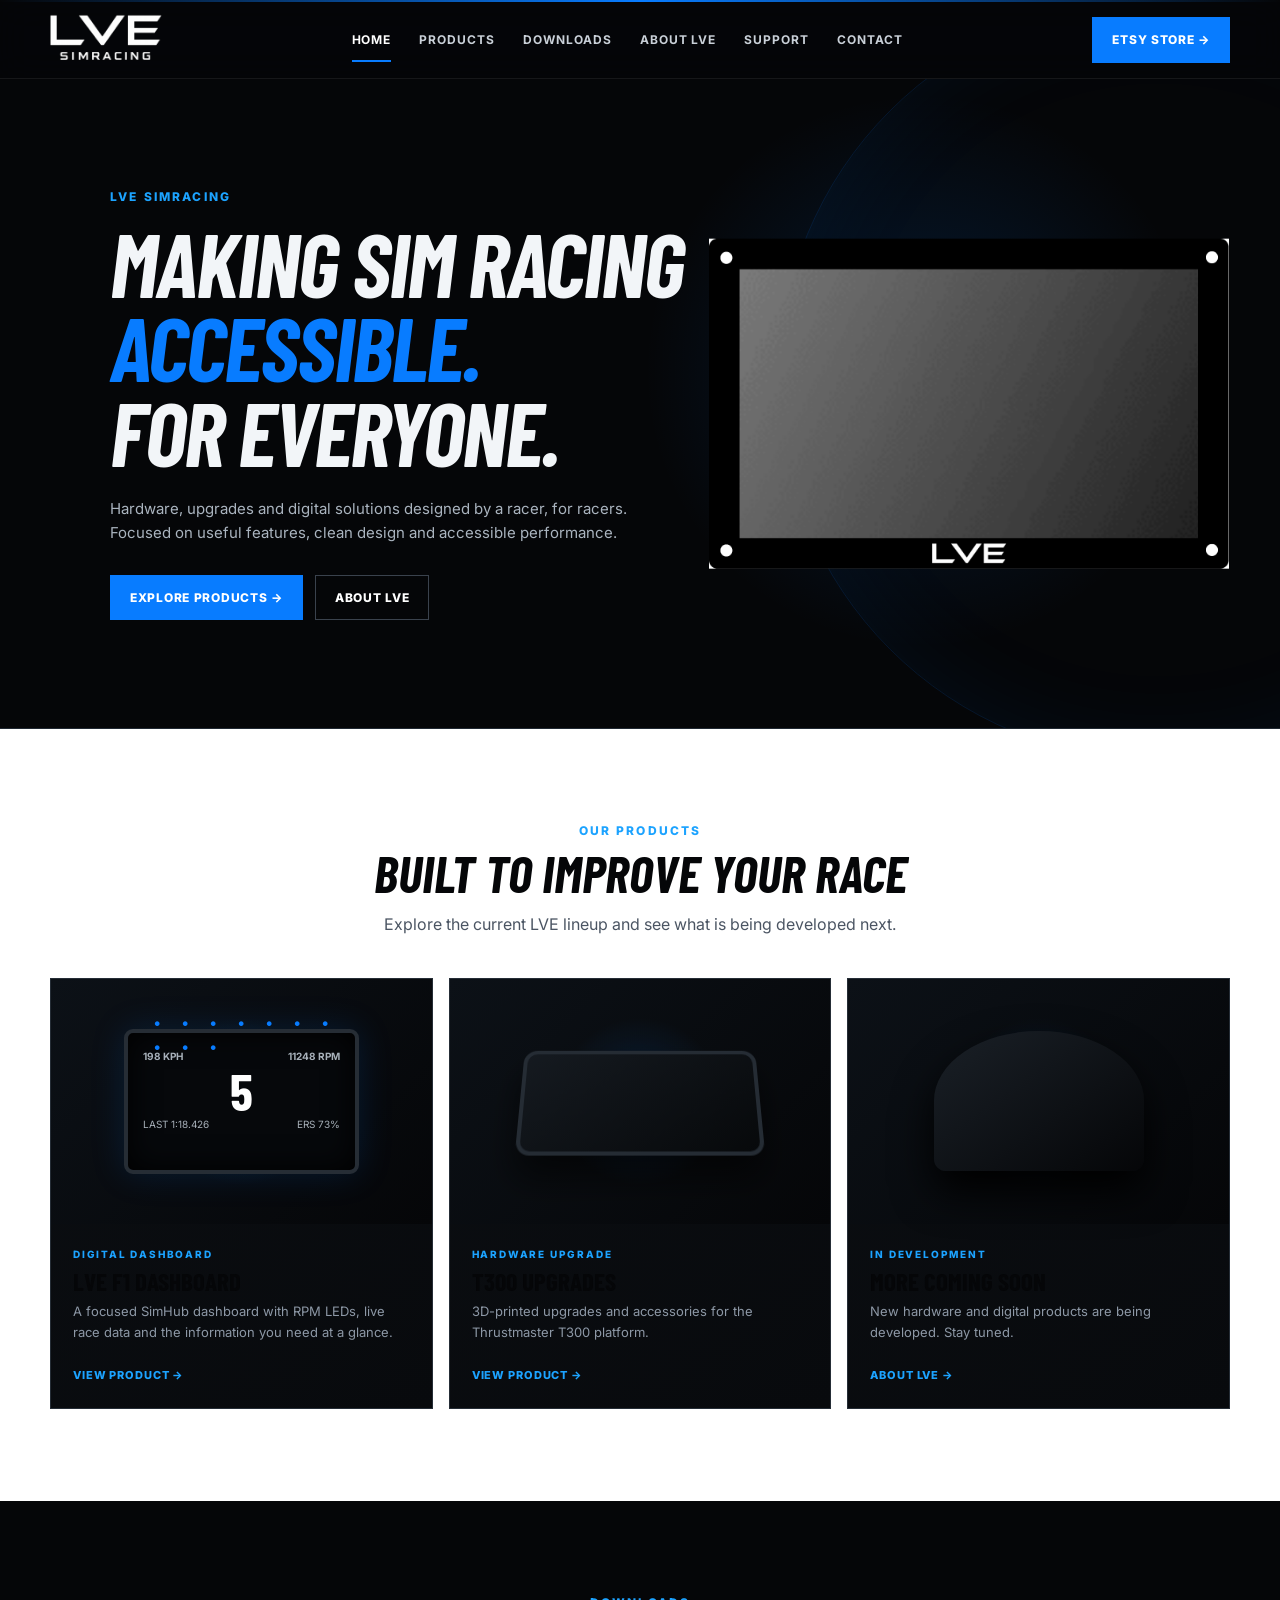
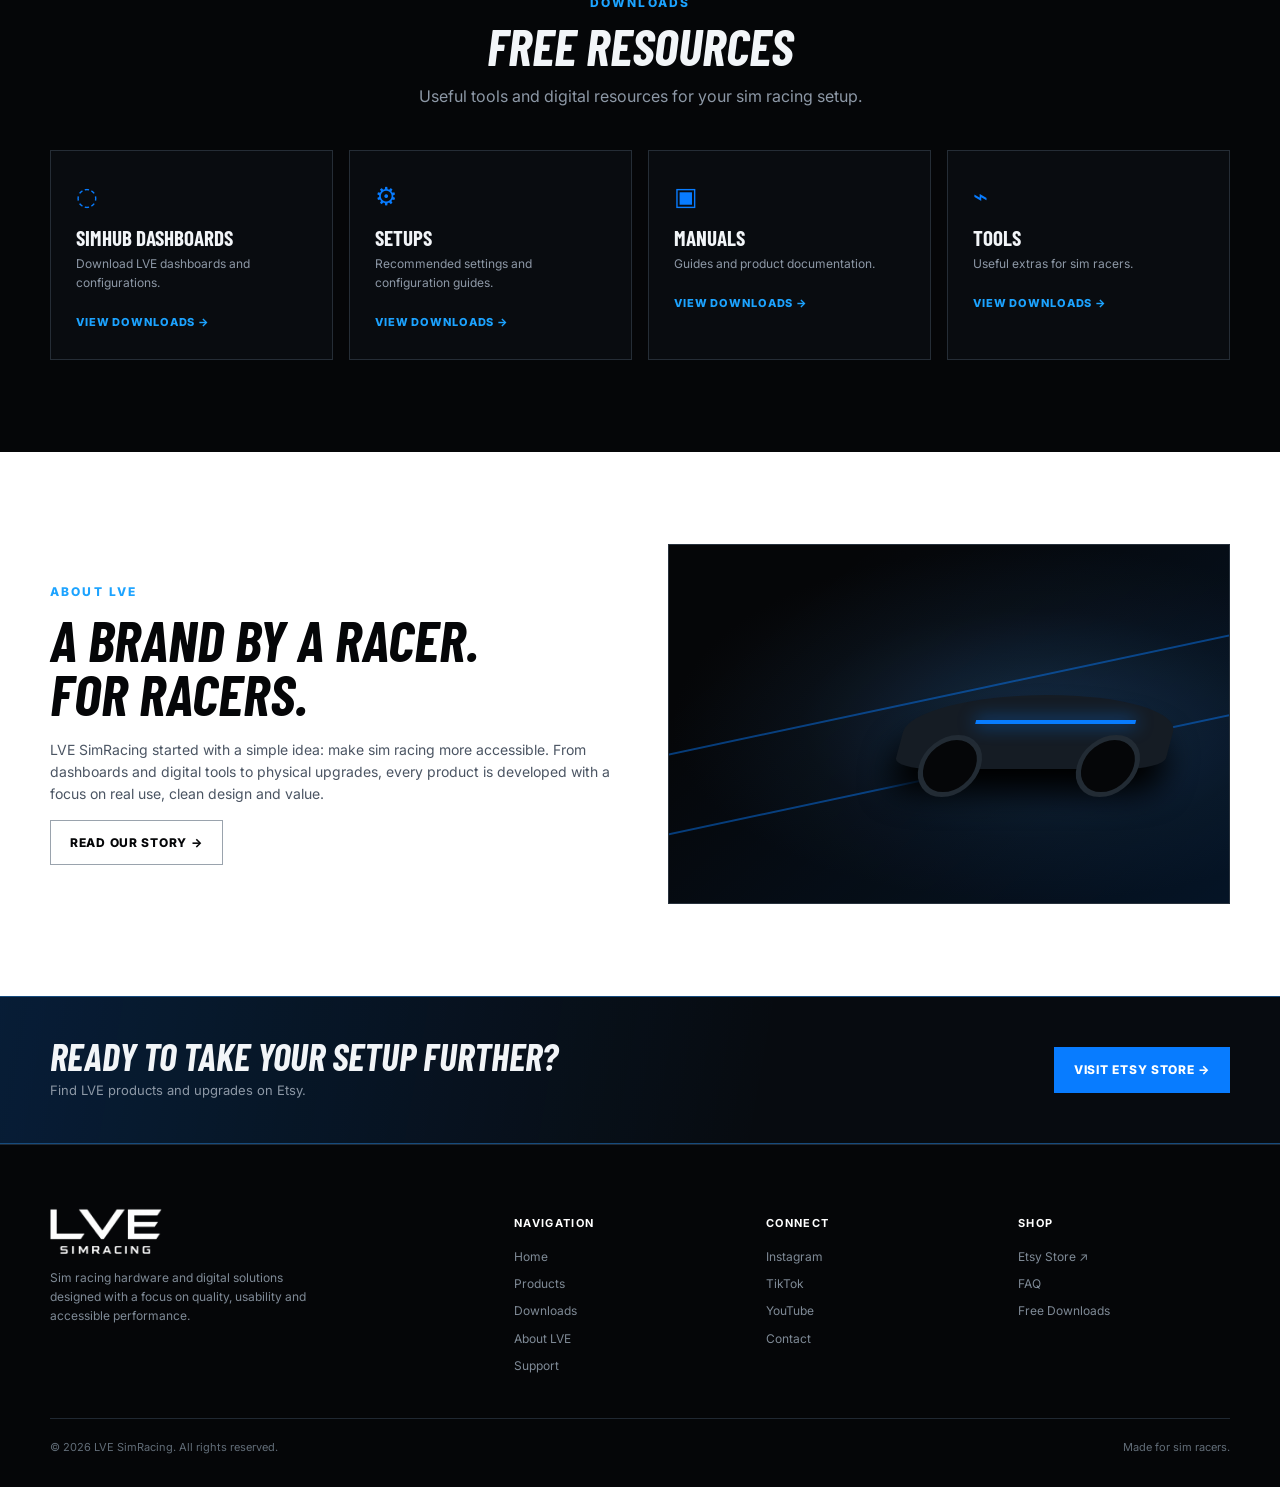
==== index.html @ 285fc181 "Add files via upload" ====
<!doctype html>
<html lang="en">
<head>
<meta charset="utf-8"><meta name="viewport" content="width=device-width,initial-scale=1">
<title>Home | LVE SimRacing</title>
<meta name="description" content="LVE SimRacing — sim racing hardware and digital solutions.">
<link rel="stylesheet" href="css/style.css">
</head>
<body>
<div class="topline"></div>
<header class="nav">
 <div class="container nav-inner">
    <a class="logo" href="index.html"><img src="assets/logo.png" alt="LVE SimRacing"></a>
  <nav class="nav-links"><a class="active" href="index.html">Home</a><a class="" href="products.html">Products</a><a class="" href="downloads.html">Downloads</a><a class="" href="about.html">About LVE</a><a class="" href="support.html">Support</a><a class="" href="contact.html">Contact</a></nav>
  <a class="btn" href="https://www.etsy.com/" target="_blank" rel="noopener">Etsy Store →</a>
  <button class="menu" aria-label="Open menu">☰</button>
 </div>
</header>

<main>
<section class="hero">
 <div class="container hero-content">
  <div class="eyebrow">LVE SIMRACING</div>
  <h1>Making Sim Racing<br><span>Accessible.</span><br>For Everyone.</h1>
  <p>Hardware, upgrades and digital solutions designed by a racer, for racers. Focused on useful features, clean design and accessible performance.</p>
  <div class="hero-actions"><a class="btn" href="products.html">Explore Products →</a><a class="btn secondary" href="about.html">About LVE</a></div>
 </div>
   <div class="hero-product"><img src="assets/lve%20dash%20one.png" alt="LVE Dash One racing dashboard"></div>
</section>
<section class="section products-section">
 <div class="container">
  <div class="section-head"><div class="eyebrow">Our Products</div><h2>Built to Improve Your Race</h2><p>Explore the current LVE lineup and see what is being developed next.</p></div>
  <div class="grid products">
   <article class="card"><div class="product-art"><div class="dashboard"><div class="dash-row"><b>198 KPH</b><b>11248 RPM</b></div><div class="dash-gear">5</div><div class="dash-row"><span>LAST 1:18.426</span><span>ERS 73%</span></div></div></div><div class="card-body"><div class="eyebrow">Digital Dashboard</div><h3>LVE F1 Dashboard</h3><p>A focused SimHub dashboard with RPM LEDs, live race data and the information you need at a glance.</p><a class="link" href="products/f1-dashboard.html">View Product →</a></div></article>
  <article class="card"><div class="product-art"><div class="mod"></div></div><div class="card-body"><div class="eyebrow">Hardware Upgrade</div><h3>T300 Upgrades</h3><p>3D-printed upgrades and accessories for the Thrustmaster T300 platform.</p><a class="link" href="products/t300-upgrades.html">View Product →</a></div></article>
   <article class="card"><div class="product-art"><div class="cover"></div></div><div class="card-body"><div class="eyebrow">In Development</div><h3>More Coming Soon</h3><p>New hardware and digital products are being developed. Stay tuned.</p><a class="link" href="about.html">About LVE →</a></div></article>
  </div>
 </div>
</section>

<section class="section">
 <div class="container"><div class="section-head"><div class="eyebrow">Downloads</div><h2>Free Resources</h2><p>Useful tools and digital resources for your sim racing setup.</p></div>
 <div class="grid resources">
  <div class="resource"><div class="icon">◌</div><h3>SimHub Dashboards</h3><p>Download LVE dashboards and configurations.</p><a class="link" href="downloads.html">View Downloads →</a></div>
  <div class="resource"><div class="icon">⚙</div><h3>Setups</h3><p>Recommended settings and configuration guides.</p><a class="link" href="downloads.html">View Downloads →</a></div>
  <div class="resource"><div class="icon">▣</div><h3>Manuals</h3><p>Guides and product documentation.</p><a class="link" href="downloads.html">View Downloads →</a></div>
  <div class="resource"><div class="icon">⌁</div><h3>Tools</h3><p>Useful extras for sim racers.</p><a class="link" href="downloads.html">View Downloads →</a></div>
 </div></div>
</section>

<section class="section about-section" style="padding-top:92px">
 <div class="container about">
  <div><div class="eyebrow">About LVE</div><h2>A Brand by a Racer.<br>For Racers.</h2><p>LVE SimRacing started with a simple idea: make sim racing more accessible. From dashboards and digital tools to physical upgrades, every product is developed with a focus on real use, clean design and value.</p><a class="btn secondary" href="about.html">Read Our Story →</a></div>
  <div class="about-visual"><div class="track-line"></div><div class="car"><span></span></div></div>
 </div>
</section>

<section class="cta"><div class="container cta-inner"><div><h2>Ready to Take Your Setup Further?</h2><p>Find LVE products and upgrades on Etsy.</p></div><a class="btn" href="https://www.etsy.com/" target="_blank" rel="noopener">Visit Etsy Store →</a></div></section>
</main>

<footer class="footer">
 <div class="container">
  <div class="footer-grid">
    <div><a class="logo" href="index.html"><img src="assets/logo.png" alt="LVE SimRacing"></a>
    <p class="brandtext">Sim racing hardware and digital solutions designed with a focus on quality, usability and accessible performance.</p>
   </div>
   <div><h4>Navigation</h4><a href="index.html">Home</a><a href="products.html">Products</a><a href="downloads.html">Downloads</a><a href="about.html">About LVE</a><a href="support.html">Support</a></div>
  <div><h4>Connect</h4><a href="#">Instagram</a><a href="https://www.tiktok.com/@lve.simracing" target="_blank" rel="noopener">TikTok</a><a href="#">YouTube</a><a href="contact.html">Contact</a></div>
   <div><h4>Shop</h4><a href="https://www.etsy.com/" target="_blank" rel="noopener">Etsy Store ↗</a><a href="support.html">FAQ</a><a href="downloads.html">Free Downloads</a></div>
  </div>
  <div class="copy"><span>© <span data-year></span> LVE SimRacing. All rights reserved.</span><span>Made for sim racers.</span></div>
 </div>
</footer>
<script src="js/script.js"></script>
</body></html>
---- css/style.css ----
@import url('https://fonts.googleapis.com/css2?family=Barlow+Condensed:ital,wght@400;500;600;700;800&family=Inter:wght@400;500;600;700&display=swap');

:root{
  --bg:#050608;
  --panel:#0b0e12;
  --panel2:#10141a;
  --line:#202832;
  --text:#f2f5f8;
  --muted:#8d98a6;
  --blue:#087cff;
  --blue2:#1ca3ff;
  --max:1180px;
}
*{box-sizing:border-box}
html{scroll-behavior:smooth}
body{margin:0;background:var(--bg);color:var(--text);font-family:Inter,Arial,sans-serif;line-height:1.6}
a{color:inherit;text-decoration:none}
button,a{ -webkit-tap-highlight-color:transparent}
.container{width:min(var(--max),calc(100% - 40px));margin:auto}
.topline{height:2px;background:linear-gradient(90deg,transparent,var(--blue),transparent)}
.nav{position:sticky;top:0;z-index:20;background:rgba(5,6,8,.88);backdrop-filter:blur(16px);border-bottom:1px solid rgba(255,255,255,.07)}
.nav-inner{height:76px;display:flex;align-items:center;justify-content:space-between;gap:28px}
.logo{display:flex;align-items:center;gap:10px}
.logo img{display:block;width:112px;height:auto;max-height:54px;object-fit:contain}
.logo span{color:var(--blue)}
.logo small{display:block;font-family:Inter;font-size:9px;letter-spacing:2.5px;color:var(--blue);font-style:normal;margin-top:-7px}
.logo-mark{line-height:.72}
.nav-links{display:flex;gap:28px;align-items:center}
.nav-links a{font-size:12px;font-weight:700;letter-spacing:.08em;text-transform:uppercase;color:#c9d0d8;position:relative}
.nav-links a:hover,.nav-links a.active{color:#fff}
.nav-links a.active:after{content:"";position:absolute;height:2px;background:var(--blue);left:0;right:0;bottom:-12px}
.btn{display:inline-flex;align-items:center;justify-content:center;gap:12px;border:1px solid var(--blue);padding:12px 19px;font-size:12px;font-weight:800;letter-spacing:.06em;text-transform:uppercase;background:var(--blue);color:#fff;transition:.2s}
.btn:hover{transform:translateY(-2px);box-shadow:0 8px 30px rgba(8,124,255,.25)}
.btn.secondary{background:transparent;border-color:#3a424d}
.btn.secondary:hover{border-color:var(--blue);background:rgba(8,124,255,.08)}
.menu{display:none;background:none;border:0;color:#fff;font-size:26px}

.hero{min-height:650px;display:flex;align-items:center;position:relative;overflow:hidden;border-bottom:1px solid var(--line)}
.hero:before{content:"";position:absolute;inset:0;background:
radial-gradient(circle at 72% 45%,rgba(8,124,255,.17),transparent 28%),
linear-gradient(90deg,#050608 0%,rgba(5,6,8,.93) 37%,rgba(5,6,8,.38) 72%,#050608 100%);
}
.hero:after{content:"";position:absolute;width:760px;height:760px;right:-260px;top:-80px;border-radius:50%;border:1px solid rgba(8,124,255,.14);box-shadow:0 0 100px rgba(8,124,255,.08) inset}
.hero-content{position:relative;z-index:2;left:-220px;padding:90px 0;width:50%;max-width:620px;margin-right:auto;text-align:left}
.hero-product{position:absolute;z-index:2;right:4%;top:50%;width:42%;max-width:520px;transform:translateY(-50%)}
.hero-product img{display:block;width:100%;height:auto}
.eyebrow{font-size:12px;color:var(--blue2);font-weight:800;letter-spacing:.18em;text-transform:uppercase}
h1,h2,h3{font-family:"Barlow Condensed",sans-serif;text-transform:uppercase;line-height:.94;margin:0}
h1{font-size:clamp(58px,7vw,100px);font-style:italic;letter-spacing:-2px;margin:14px 0 24px}
h1 span{color:var(--blue)}
.hero p{color:#aab4bf;max-width:550px;font-size:15px}
.hero-actions{display:flex;gap:12px;margin-top:30px;flex-wrap:wrap}
.grid{display:grid;gap:16px}
.values-section{background:#fff;color:#050608}
.values{grid-template-columns:repeat(4,1fr);border-bottom:1px solid var(--line)}
.value{padding:28px 22px;border-right:1px solid var(--line)}
.value:last-child{border:0}
.value .icon{color:var(--blue);font-size:24px;margin-bottom:10px}
.value h3{font-size:18px;margin-bottom:7px}
.value p{font-size:12px;color:#4b5563;margin:0}

.section{padding:92px 0}
.products-section{background:#fff;color:#050608}
.section-head{text-align:center;margin-bottom:40px}
.section-head h2{font-size:52px;font-style:italic;margin-top:8px}
.section-head p{color:var(--muted);max-width:600px;margin:15px auto 0}
.products-section .section-head p{color:#4b5563}
.products{grid-template-columns:repeat(3,1fr)}
.card{background:linear-gradient(145deg,#0b0e12,#080a0d);border:1px solid #252d36;overflow:hidden;transition:.25s}
.card:hover{transform:translateY(-5px);border-color:#315a83}
.product-art{height:245px;display:grid;place-items:center;background:
radial-gradient(circle at 50% 50%,rgba(8,124,255,.18),transparent 37%),
linear-gradient(135deg,#0c1117,#050608)}
.product-image{display:block;width:100%;height:100%;padding:22px;object-fit:contain}
.dashboard{width:235px;height:145px;border:4px solid #262d35;border-radius:9px;background:#06080b;box-shadow:0 0 35px rgba(8,124,255,.15),inset 0 0 30px #000;position:relative;padding:15px}
.dashboard:before{content:"• • • • • • • • • •";position:absolute;top:-22px;left:25px;color:var(--blue);font-size:15px;letter-spacing:8px}
.dash-row{display:flex;justify-content:space-between;font-size:10px;color:#a8b1ba}
.dash-gear{text-align:center;font:700 52px/1 "Barlow Condensed";color:#fff}
.mod{width:240px;height:110px;transform:perspective(400px) rotateX(18deg);border:4px solid #252c34;border-radius:14px;background:linear-gradient(145deg,#151a20,#07090b);box-shadow:0 22px 35px rgba(0,0,0,.6)}
.cover{width:210px;height:140px;border-radius:50% 50% 12px 12px;background:linear-gradient(145deg,#1a2027,#050608);box-shadow:0 20px 40px #000}
.card-body{padding:22px}
.card-body .eyebrow{font-size:10px}
.card-body h3{font-size:25px;margin:8px 0}
.card-body p{color:var(--muted);font-size:13px;margin:0 0 18px}
.link{font-size:11px;color:var(--blue2);font-weight:800;text-transform:uppercase;letter-spacing:.08em}

.about{display:grid;grid-template-columns:1fr 1fr;gap:55px;align-items:center}
.about h2{font-size:58px;font-style:italic;margin:10px 0 18px}
.about p{color:var(--muted);font-size:14px}
.about-section{background:#fff;color:#050608}
.about-section p{color:#4b5563}
.about-section .btn.secondary{border-color:#9aa3ad;color:#050608}
.about-section .btn.secondary:hover{border-color:var(--blue);color:#050608}
.about-visual{min-height:360px;border:1px solid #27313c;position:relative;overflow:hidden;background:
linear-gradient(140deg,transparent 20%,rgba(8,124,255,.12)),
radial-gradient(ellipse at 65% 50%,#16283b 0,#090d12 45%,#050608 70%)}
.track-line{position:absolute;width:140%;height:80px;border:2px solid var(--blue);border-left:0;border-right:0;transform:rotate(-12deg);top:42%;left:-20%;opacity:.45}
.car{position:absolute;right:10%;top:42%;width:270px;height:74px;border-radius:50% 50% 15% 15%;background:#151c24;box-shadow:0 25px 30px #000;transform:skew(-15deg)}
.car:before,.car:after{content:"";position:absolute;width:52px;height:52px;border-radius:50%;background:#050608;border:5px solid #222b34;bottom:-28px}
.car:before{left:25px}.car:after{right:25px}
.car span{position:absolute;left:70px;right:40px;top:25px;height:4px;background:var(--blue);box-shadow:0 0 18px var(--blue)}

.resources{grid-template-columns:repeat(4,1fr)}
.resource{padding:25px;border:1px solid #252d36;background:#090c10}
.resource h3{font-size:21px;margin:12px 0 6px}
.resource p{color:var(--muted);font-size:12px;margin:0 0 16px}
.resource .icon{font-size:25px;color:var(--blue)}

.cta{border-top:1px solid #164b7d;border-bottom:1px solid #164b7d;background:
linear-gradient(100deg,rgba(8,124,255,.16),transparent 60%),#070b10;padding:42px 0}
.cta-inner{display:flex;align-items:center;justify-content:space-between;gap:25px}
.cta h2{font-size:38px;font-style:italic}.cta p{color:var(--muted);margin:6px 0 0;font-size:13px}

.footer{padding:55px 0 30px;border-top:1px solid var(--line)}
.footer-grid{display:grid;grid-template-columns:2fr 1fr 1fr 1fr;gap:40px}
.footer h4{font-size:11px;text-transform:uppercase;letter-spacing:.12em;color:#fff}
.footer a,.footer p{display:block;color:#7f8a96;font-size:12px;margin:8px 0}
.footer .brandtext{color:#7f8a96;max-width:260px;font-size:12px}
.copy{border-top:1px solid var(--line);margin-top:35px;padding-top:20px;color:#626d78;font-size:11px;display:flex;justify-content:space-between}

.page-hero{padding:100px 0 70px;border-bottom:1px solid var(--line);background:radial-gradient(circle at 80% 30%,rgba(8,124,255,.13),transparent 30%)}
.page-hero h1{font-size:76px;margin:10px 0}
.page-hero p{color:var(--muted);max-width:650px}
.product-detail{display:grid;grid-template-columns:1.05fr .95fr;gap:60px;align-items:center}
.detail-art{min-height:450px;border:1px solid #27313c;background:radial-gradient(circle,rgba(8,124,255,.18),transparent 40%),#080b0f;display:grid;place-items:center}
.detail-art .dashboard{transform:scale(1.35)}
.specs{display:grid;grid-template-columns:1fr 1fr;border:1px solid var(--line);margin:25px 0}
.spec{padding:16px;border-right:1px solid var(--line);border-bottom:1px solid var(--line)}
.spec:nth-child(even){border-right:0}.spec b{display:block;font-size:11px;color:#687480;text-transform:uppercase}.spec span{font-size:13px}

.faq{max-width:850px;margin:auto}.faq details{border-bottom:1px solid var(--line);padding:20px 0}.faq summary{cursor:pointer;font-weight:700}.faq p{color:var(--muted);font-size:13px}

.contact-layout{display:grid;grid-template-columns:.8fr 1.2fr;gap:80px;align-items:start}
.contact-intro h2{font-size:58px;font-style:italic;margin:10px 0 18px}
.contact-intro>p{color:var(--muted);font-size:14px;max-width:430px}
.contact-note{display:grid;gap:6px;margin-top:28px;padding-top:20px;border-top:1px solid var(--line);max-width:430px;color:var(--muted);font-size:13px}
.contact-note b{color:var(--text);font-size:11px;letter-spacing:.12em;text-transform:uppercase;margin-bottom:5px}
.contact-form{display:grid;gap:20px;padding:30px;border:1px solid #27313c;background:linear-gradient(145deg,#0b0e12,#080a0d)}
.form-row{display:grid;gap:7px}
.form-row label{font-size:11px;font-weight:800;letter-spacing:.1em;text-transform:uppercase}
.form-row label span{font-weight:400;letter-spacing:0;color:var(--muted);text-transform:none}
.form-row input,.form-row textarea{width:100%;border:1px solid #303a45;background:#06080b;color:var(--text);font:inherit;font-size:14px;padding:12px 13px;border-radius:0;outline:none}
.form-row textarea{resize:vertical;min-height:150px}
.form-row input:focus,.form-row textarea:focus{border-color:var(--blue);box-shadow:0 0 0 2px rgba(8,124,255,.12)}
.form-honey{position:absolute;left:-9999px}

@media(max-width:900px){
 .nav-links{display:none;position:absolute;top:76px;left:0;right:0;background:#07090c;border-bottom:1px solid var(--line);padding:20px;flex-direction:column;align-items:flex-start}
 .nav-links.open{display:flex}.menu{display:block}.nav .btn{display:none}
 .values,.products,.resources{grid-template-columns:1fr 1fr}
 .about,.product-detail,.contact-layout{grid-template-columns:1fr}
 .footer-grid{grid-template-columns:1fr 1fr}
}
@media(max-width:600px){
 .container{width:min(var(--max),calc(100% - 28px))}
 .hero{min-height:600px;display:block}.hero-content{left:0;padding:70px 0;width:100%;max-width:none}.hero-product{position:relative;right:auto;top:auto;width:100%;max-width:430px;margin:0 auto 45px;transform:none;padding:0 14px}.hero:after{display:none}
 h1{font-size:60px}.page-hero h1{font-size:58px}
 .values,.products,.resources{grid-template-columns:1fr}
 .value{border-right:0;border-bottom:1px solid var(--line)}
 .about h2{font-size:48px}.about-visual{min-height:280px}
 .contact-intro h2{font-size:48px}.contact-layout{gap:40px}.contact-form{padding:20px}
 .cta-inner{align-items:flex-start;flex-direction:column}.cta h2{font-size:31px}
 .footer-grid{grid-template-columns:1fr}
 .copy{display:block}.copy span{display:block;margin-top:8px}
 .detail-art .dashboard{transform:scale(1)}
}
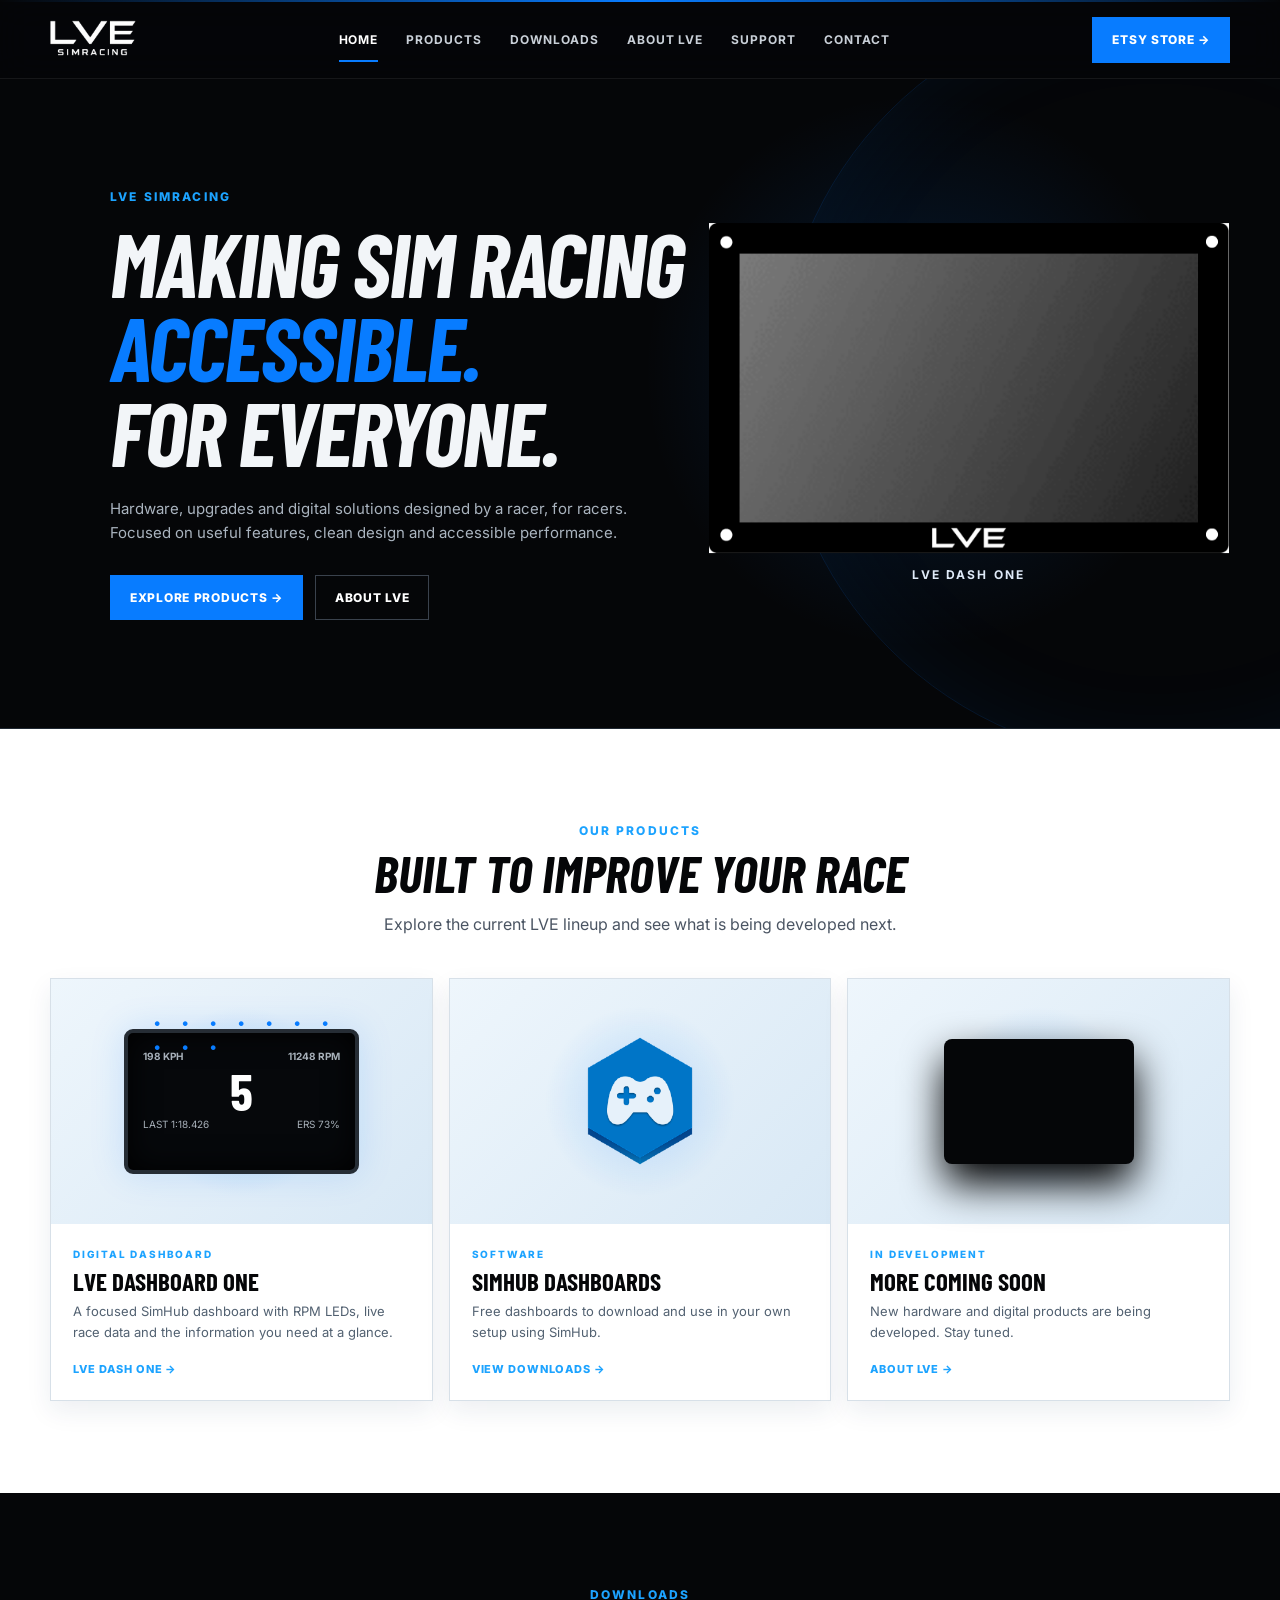
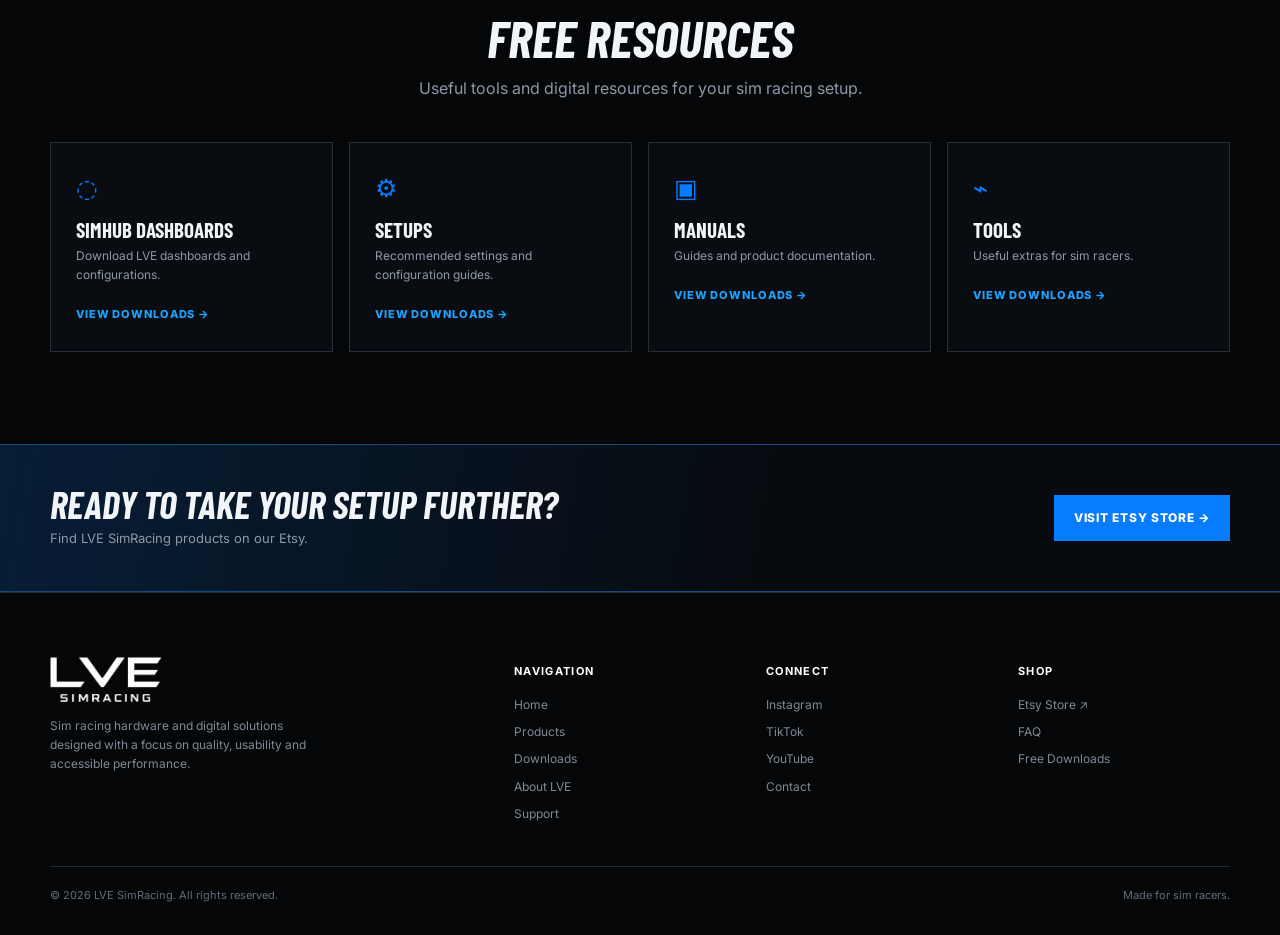
==== commit 22cddfee: "Add files via upload" ====
--- a/index.html
+++ b/index.html
@@ -25,14 +25,19 @@
   <p>Hardware, upgrades and digital solutions designed by a racer, for racers. Focused on useful features, clean design and accessible performance.</p>
   <div class="hero-actions"><a class="btn" href="products.html">Explore Products →</a><a class="btn secondary" href="about.html">About LVE</a></div>
  </div>
-   <div class="hero-product"><img src="assets/lve%20dash%20one.png" alt="LVE Dash One racing dashboard"></div>
+  <div class="hero-product">
+    <a href="products/LVE-Dash-One.html" aria-label="Open LVE Dash One product page">
+      <img src="assets/lve%20dash%20one.png" alt="LVE Dashboard One racing dashboard">
+    </a>
+    <a class="hero-product-label" href="products/LVE-Dash-One.html">LVE Dash One</a>
+  </div>
 </section>
 <section class="section products-section">
  <div class="container">
   <div class="section-head"><div class="eyebrow">Our Products</div><h2>Built to Improve Your Race</h2><p>Explore the current LVE lineup and see what is being developed next.</p></div>
   <div class="grid products">
-   <article class="card"><div class="product-art"><div class="dashboard"><div class="dash-row"><b>198 KPH</b><b>11248 RPM</b></div><div class="dash-gear">5</div><div class="dash-row"><span>LAST 1:18.426</span><span>ERS 73%</span></div></div></div><div class="card-body"><div class="eyebrow">Digital Dashboard</div><h3>LVE F1 Dashboard</h3><p>A focused SimHub dashboard with RPM LEDs, live race data and the information you need at a glance.</p><a class="link" href="products/f1-dashboard.html">View Product →</a></div></article>
-  <article class="card"><div class="product-art"><div class="mod"></div></div><div class="card-body"><div class="eyebrow">Hardware Upgrade</div><h3>T300 Upgrades</h3><p>3D-printed upgrades and accessories for the Thrustmaster T300 platform.</p><a class="link" href="products/t300-upgrades.html">View Product →</a></div></article>
+  <article class="card"><div class="product-art"><div class="dashboard"><div class="dash-row"><b>198 KPH</b><b>11248 RPM</b></div><div class="dash-gear">5</div><div class="dash-row"><span>LAST 1:18.426</span><span>ERS 73%</span></div></div></div><div class="card-body"><div class="eyebrow">Digital Dashboard</div><h3>LVE Dashboard One</h3><p>A focused SimHub dashboard with RPM LEDs, live race data and the information you need at a glance.</p><a class="link" href="products/LVE-Dash-One.html">LVE DASH ONE →</a></div></article>
+  <article class="card"><div class="product-art"><img class="simhub-logo" src="assets/simhub%20logo.png" alt="SimHub logo"></div><div class="card-body"><div class="eyebrow">Software</div><h3>SimHub Dashboards</h3><p>Free dashboards to download and use in your own setup using SimHub.</p><a class="link" href="downloads.html">View Downloads →</a></div></article>
    <article class="card"><div class="product-art"><div class="cover"></div></div><div class="card-body"><div class="eyebrow">In Development</div><h3>More Coming Soon</h3><p>New hardware and digital products are being developed. Stay tuned.</p><a class="link" href="about.html">About LVE →</a></div></article>
   </div>
  </div>
@@ -48,14 +53,7 @@
  </div></div>
 </section>
 
-<section class="section about-section" style="padding-top:92px">
- <div class="container about">
-  <div><div class="eyebrow">About LVE</div><h2>A Brand by a Racer.<br>For Racers.</h2><p>LVE SimRacing started with a simple idea: make sim racing more accessible. From dashboards and digital tools to physical upgrades, every product is developed with a focus on real use, clean design and value.</p><a class="btn secondary" href="about.html">Read Our Story →</a></div>
-  <div class="about-visual"><div class="track-line"></div><div class="car"><span></span></div></div>
- </div>
-</section>
-
-<section class="cta"><div class="container cta-inner"><div><h2>Ready to Take Your Setup Further?</h2><p>Find LVE products and upgrades on Etsy.</p></div><a class="btn" href="https://www.etsy.com/" target="_blank" rel="noopener">Visit Etsy Store →</a></div></section>
+<section class="cta"><div class="container cta-inner"><div><h2>Ready to Take Your Setup Further?</h2><p>Find LVE SimRacing products on our Etsy.</p></div><a class="btn" href="https://www.etsy.com/" target="_blank" rel="noopener">Visit Etsy Store →</a></div></section>
 </main>
 
 <footer class="footer">
--- a/css/style.css
+++ b/css/style.css
@@ -23,6 +23,7 @@
 .nav-inner{height:76px;display:flex;align-items:center;justify-content:space-between;gap:28px}
 .logo{display:flex;align-items:center;gap:10px}
 .logo img{display:block;width:112px;height:auto;max-height:54px;object-fit:contain}
+.nav .logo img{width:86px;max-height:44px}
 .logo span{color:var(--blue)}
 .logo small{display:block;font-family:Inter;font-size:9px;letter-spacing:2.5px;color:var(--blue);font-style:normal;margin-top:-7px}
 .logo-mark{line-height:.72}
@@ -44,7 +45,10 @@
 .hero:after{content:"";position:absolute;width:760px;height:760px;right:-260px;top:-80px;border-radius:50%;border:1px solid rgba(8,124,255,.14);box-shadow:0 0 100px rgba(8,124,255,.08) inset}
 .hero-content{position:relative;z-index:2;left:-220px;padding:90px 0;width:50%;max-width:620px;margin-right:auto;text-align:left}
 .hero-product{position:absolute;z-index:2;right:4%;top:50%;width:42%;max-width:520px;transform:translateY(-50%)}
+.hero-product a{display:block}
 .hero-product img{display:block;width:100%;height:auto}
+.hero-product-label{display:block;margin-top:12px;text-align:center;font-size:12px;letter-spacing:.18em;text-transform:uppercase;color:#dfeaf8;font-weight:700}
+.hero-product-label:hover{color:var(--blue2)}
 .eyebrow{font-size:12px;color:var(--blue2);font-weight:800;letter-spacing:.18em;text-transform:uppercase}
 h1,h2,h3{font-family:"Barlow Condensed",sans-serif;text-transform:uppercase;line-height:.94;margin:0}
 h1{font-size:clamp(58px,7vw,100px);font-style:italic;letter-spacing:-2px;margin:14px 0 24px}
@@ -83,18 +87,37 @@
 .card-body .eyebrow{font-size:10px}
 .card-body h3{font-size:25px;margin:8px 0}
 .card-body p{color:var(--muted);font-size:13px;margin:0 0 18px}
+.products-section .card{background:#fff;border-color:#d7e0e8;box-shadow:0 10px 24px rgba(20,54,84,.08)}
+.products-section .card:hover{border-color:#8abcf0;box-shadow:0 14px 30px rgba(20,54,84,.14)}
+.products-section .product-art{background:
+radial-gradient(circle at 50% 50%,rgba(8,124,255,.2),transparent 42%),
+linear-gradient(135deg,#eef6fc,#d8e8f5)}
+.products-section .card:first-child .product-image{width:68%;height:68%;padding:10px}
+.products-section .simhub-logo{display:block;width:140px;height:140px;object-fit:contain}
+.products-section .card:last-child .cover{width:190px;height:125px;border-radius:8px;background:#050608}
+.products-section .card-body p{color:#526171}
+.products-section .btn.secondary{color:#050608;border-color:#9aa3ad}
+.products-section .btn.secondary:hover{color:#050608;border-color:var(--blue)}
+.products-section .card{display:flex;flex-direction:column}
+.products-section .card-body{display:flex;flex:1;flex-direction:column}
+.products-section .card-body .btn{margin-top:auto;align-self:flex-start}
 .link{font-size:11px;color:var(--blue2);font-weight:800;text-transform:uppercase;letter-spacing:.08em}
 
-.about{display:grid;grid-template-columns:1fr 1fr;gap:55px;align-items:center}
+.about{display:grid;grid-template-columns:1fr 1fr;gap:75px;align-items:center}
 .about h2{font-size:58px;font-style:italic;margin:10px 0 18px}
 .about p{color:var(--muted);font-size:14px}
+.about-story-section{background:#fff;color:#050608}
+.about-story-copy{background:#fff;color:#050608}
+.about-story-copy h2,.about-story-copy p,.about-story-copy strong{color:#050608}
+.about-story-copy p{color:#111827}
 .about-section{background:#fff;color:#050608}
 .about-section p{color:#4b5563}
 .about-section .btn.secondary{border-color:#9aa3ad;color:#050608}
 .about-section .btn.secondary:hover{border-color:var(--blue);color:#050608}
-.about-visual{min-height:360px;border:1px solid #27313c;position:relative;overflow:hidden;background:
+.about-visual{height:auto;min-height:0;border:0;position:relative;overflow:hidden;background:
 linear-gradient(140deg,transparent 20%,rgba(8,124,255,.12)),
 radial-gradient(ellipse at 65% 50%,#16283b 0,#090d12 45%,#050608 70%)}
+.about-photo{display:block;width:100%;height:auto;border:0}
 .track-line{position:absolute;width:140%;height:80px;border:2px solid var(--blue);border-left:0;border-right:0;transform:rotate(-12deg);top:42%;left:-20%;opacity:.45}
 .car{position:absolute;right:10%;top:42%;width:270px;height:74px;border-radius:50% 50% 15% 15%;background:#151c24;box-shadow:0 25px 30px #000;transform:skew(-15deg)}
 .car:before,.car:after{content:"";position:absolute;width:52px;height:52px;border-radius:50%;background:#050608;border:5px solid #222b34;bottom:-28px}
@@ -106,11 +129,24 @@
 .resource h3{font-size:21px;margin:12px 0 6px}
 .resource p{color:var(--muted);font-size:12px;margin:0 0 16px}
 .resource .icon{font-size:25px;color:var(--blue)}
+.downloads-section{background:#fff;color:#050608}
+.downloads-section .section-head p{color:#4b5563}
+.downloads-section .resource{border:1px solid #cbd8e4;background:#fff;box-shadow:0 8px 20px rgba(20,54,84,.08)}
+.downloads-section .resource p{color:#526171}
+.downloads-section .resources{grid-template-columns:repeat(2,1fr)}
+.downloads-section .btn.secondary{border-color:var(--blue);background:var(--blue);color:#fff}
+.downloads-section .btn.secondary:hover{border-color:var(--blue);background:#0569d6;color:#fff}
 
 .cta{border-top:1px solid #164b7d;border-bottom:1px solid #164b7d;background:
 linear-gradient(100deg,rgba(8,124,255,.16),transparent 60%),#070b10;padding:42px 0}
 .cta-inner{display:flex;align-items:center;justify-content:space-between;gap:25px}
 .cta h2{font-size:38px;font-style:italic}.cta p{color:var(--muted);margin:6px 0 0;font-size:13px}
+
+.error-page{padding:110px 0 90px;background:radial-gradient(circle at 50% 30%,rgba(8,124,255,.12),transparent 30%)}
+.error-card{max-width:760px;margin:0 auto;text-align:center;padding:52px 28px;border:1px solid #24313d;background:#0b0e12;box-shadow:0 20px 40px rgba(0,0,0,.18)}
+.error-card h1{font-size:clamp(52px,7vw,92px);margin:12px 0 14px;font-style:italic}
+.error-card p{color:#b0bac5;max-width:560px;margin:0 auto;font-size:15px}
+.error-actions{display:flex;justify-content:center;flex-wrap:wrap;gap:12px;margin-top:28px}
 
 .footer{padding:55px 0 30px;border-top:1px solid var(--line)}
 .footer-grid{display:grid;grid-template-columns:2fr 1fr 1fr 1fr;gap:40px}
@@ -119,28 +155,49 @@
 .footer .brandtext{color:#7f8a96;max-width:260px;font-size:12px}
 .copy{border-top:1px solid var(--line);margin-top:35px;padding-top:20px;color:#626d78;font-size:11px;display:flex;justify-content:space-between}
 
-.page-hero{padding:100px 0 70px;border-bottom:1px solid var(--line);background:radial-gradient(circle at 80% 30%,rgba(8,124,255,.13),transparent 30%)}
+.page-hero{padding:100px 0 70px;background:radial-gradient(circle at 80% 30%,rgba(8,124,255,.13),transparent 30%)}
 .page-hero h1{font-size:76px;margin:10px 0}
 .page-hero p{color:var(--muted);max-width:650px}
 .product-detail{display:grid;grid-template-columns:1.05fr .95fr;gap:60px;align-items:center}
 .detail-art{min-height:450px;border:1px solid #27313c;background:radial-gradient(circle,rgba(8,124,255,.18),transparent 40%),#080b0f;display:grid;place-items:center}
 .detail-art .dashboard{transform:scale(1.35)}
+.product-slideshow{position:relative;overflow:hidden}
+.product-slideshow .slide{display:none;width:100%;height:100%;align-items:center;justify-content:center}
+.product-slideshow .slide.active{display:flex}
+.product-slideshow .slide img{display:block;width:78%;height:auto;object-fit:contain}
+.slide-control{position:absolute;top:50%;width:38px;height:38px;border:1px solid rgba(255,255,255,.45);background:rgba(5,6,8,.72);color:#fff;font-size:28px;line-height:1;transform:translateY(-50%);cursor:pointer}
+.slide-control:hover{background:var(--blue);border-color:var(--blue)}
+.slide-control.previous{left:16px}.slide-control.next{right:16px}
+.slide-dots{position:absolute;bottom:16px;left:0;right:0;display:flex;justify-content:center;gap:8px}
+.slide-dots button{width:9px;height:9px;padding:0;border:1px solid #fff;border-radius:50%;background:transparent;cursor:pointer}
+.slide-dots button.active{background:var(--blue);border-color:var(--blue)}
+.f1-detail-section{background:#fff;color:#050608}
+.f1-detail-section .detail-art{border-color:#d7e0e8;background:#eef6fc}
+.f1-page .page-hero{padding:56px 0 42px}
+.f1-page .page-hero h1{font-size:clamp(48px,6vw,60px);margin:8px 0 14px}
+.f1-page .f1-detail-section{padding:54px 0}
+.f1-page .product-detail{gap:42px}
+.f1-page .detail-art{min-height:360px}
+.f1-page .specs{margin:16px 0}
 .specs{display:grid;grid-template-columns:1fr 1fr;border:1px solid var(--line);margin:25px 0}
 .spec{padding:16px;border-right:1px solid var(--line);border-bottom:1px solid var(--line)}
 .spec:nth-child(even){border-right:0}.spec b{display:block;font-size:11px;color:#687480;text-transform:uppercase}.spec span{font-size:13px}
 
 .faq{max-width:850px;margin:auto}.faq details{border-bottom:1px solid var(--line);padding:20px 0}.faq summary{cursor:pointer;font-weight:700}.faq p{color:var(--muted);font-size:13px}
+.support-faq-section{background:#fff;color:#050608}.support-faq-section .faq details{border-color:#d9e0e7}.support-faq-section .faq p{color:#4b5563}
 
 .contact-layout{display:grid;grid-template-columns:.8fr 1.2fr;gap:80px;align-items:start}
-.contact-intro h2{font-size:58px;font-style:italic;margin:10px 0 18px}
-.contact-intro>p{color:var(--muted);font-size:14px;max-width:430px}
-.contact-note{display:grid;gap:6px;margin-top:28px;padding-top:20px;border-top:1px solid var(--line);max-width:430px;color:var(--muted);font-size:13px}
-.contact-note b{color:var(--text);font-size:11px;letter-spacing:.12em;text-transform:uppercase;margin-bottom:5px}
-.contact-form{display:grid;gap:20px;padding:30px;border:1px solid #27313c;background:linear-gradient(145deg,#0b0e12,#080a0d)}
+.contact-intro-section{background:#fff;color:#050608}
+.contact-intro{background:#fff;color:#050608}
+.contact-intro h2{font-size:58px;font-style:italic;margin:10px 0 18px;color:#050608}
+.contact-intro>p{color:#111827;font-size:14px;max-width:430px}
+.contact-note{display:grid;gap:6px;margin-top:28px;padding-top:20px;border-top:1px solid var(--line);max-width:430px;color:#111827;font-size:13px}
+.contact-note b{color:#050608;font-size:11px;letter-spacing:.12em;text-transform:uppercase;margin-bottom:5px}
+.contact-form{display:grid;gap:20px;padding:30px;border:1px solid #dfe7ee;background:#fff;color:#050608;box-shadow:0 8px 24px rgba(10,18,28,.05)}
 .form-row{display:grid;gap:7px}
-.form-row label{font-size:11px;font-weight:800;letter-spacing:.1em;text-transform:uppercase}
-.form-row label span{font-weight:400;letter-spacing:0;color:var(--muted);text-transform:none}
-.form-row input,.form-row textarea{width:100%;border:1px solid #303a45;background:#06080b;color:var(--text);font:inherit;font-size:14px;padding:12px 13px;border-radius:0;outline:none}
+.form-row label{font-size:11px;font-weight:800;letter-spacing:.1em;text-transform:uppercase;color:#050608}
+.form-row label span{font-weight:400;letter-spacing:0;color:#4b5563;text-transform:none}
+.form-row input,.form-row textarea{width:100%;border:1px solid #d0d9e2;background:#fff;color:#050608;font:inherit;font-size:14px;padding:12px 13px;border-radius:0;outline:none}
 .form-row textarea{resize:vertical;min-height:150px}
 .form-row input:focus,.form-row textarea:focus{border-color:var(--blue);box-shadow:0 0 0 2px rgba(8,124,255,.12)}
 .form-honey{position:absolute;left:-9999px}
@@ -156,9 +213,10 @@
  .container{width:min(var(--max),calc(100% - 28px))}
  .hero{min-height:600px;display:block}.hero-content{left:0;padding:70px 0;width:100%;max-width:none}.hero-product{position:relative;right:auto;top:auto;width:100%;max-width:430px;margin:0 auto 45px;transform:none;padding:0 14px}.hero:after{display:none}
  h1{font-size:60px}.page-hero h1{font-size:58px}
+ .f1-page .detail-art{min-height:300px}
  .values,.products,.resources{grid-template-columns:1fr}
  .value{border-right:0;border-bottom:1px solid var(--line)}
- .about h2{font-size:48px}.about-visual{min-height:280px}
+ .about h2{font-size:48px}
  .contact-intro h2{font-size:48px}.contact-layout{gap:40px}.contact-form{padding:20px}
  .cta-inner{align-items:flex-start;flex-direction:column}.cta h2{font-size:31px}
  .footer-grid{grid-template-columns:1fr}
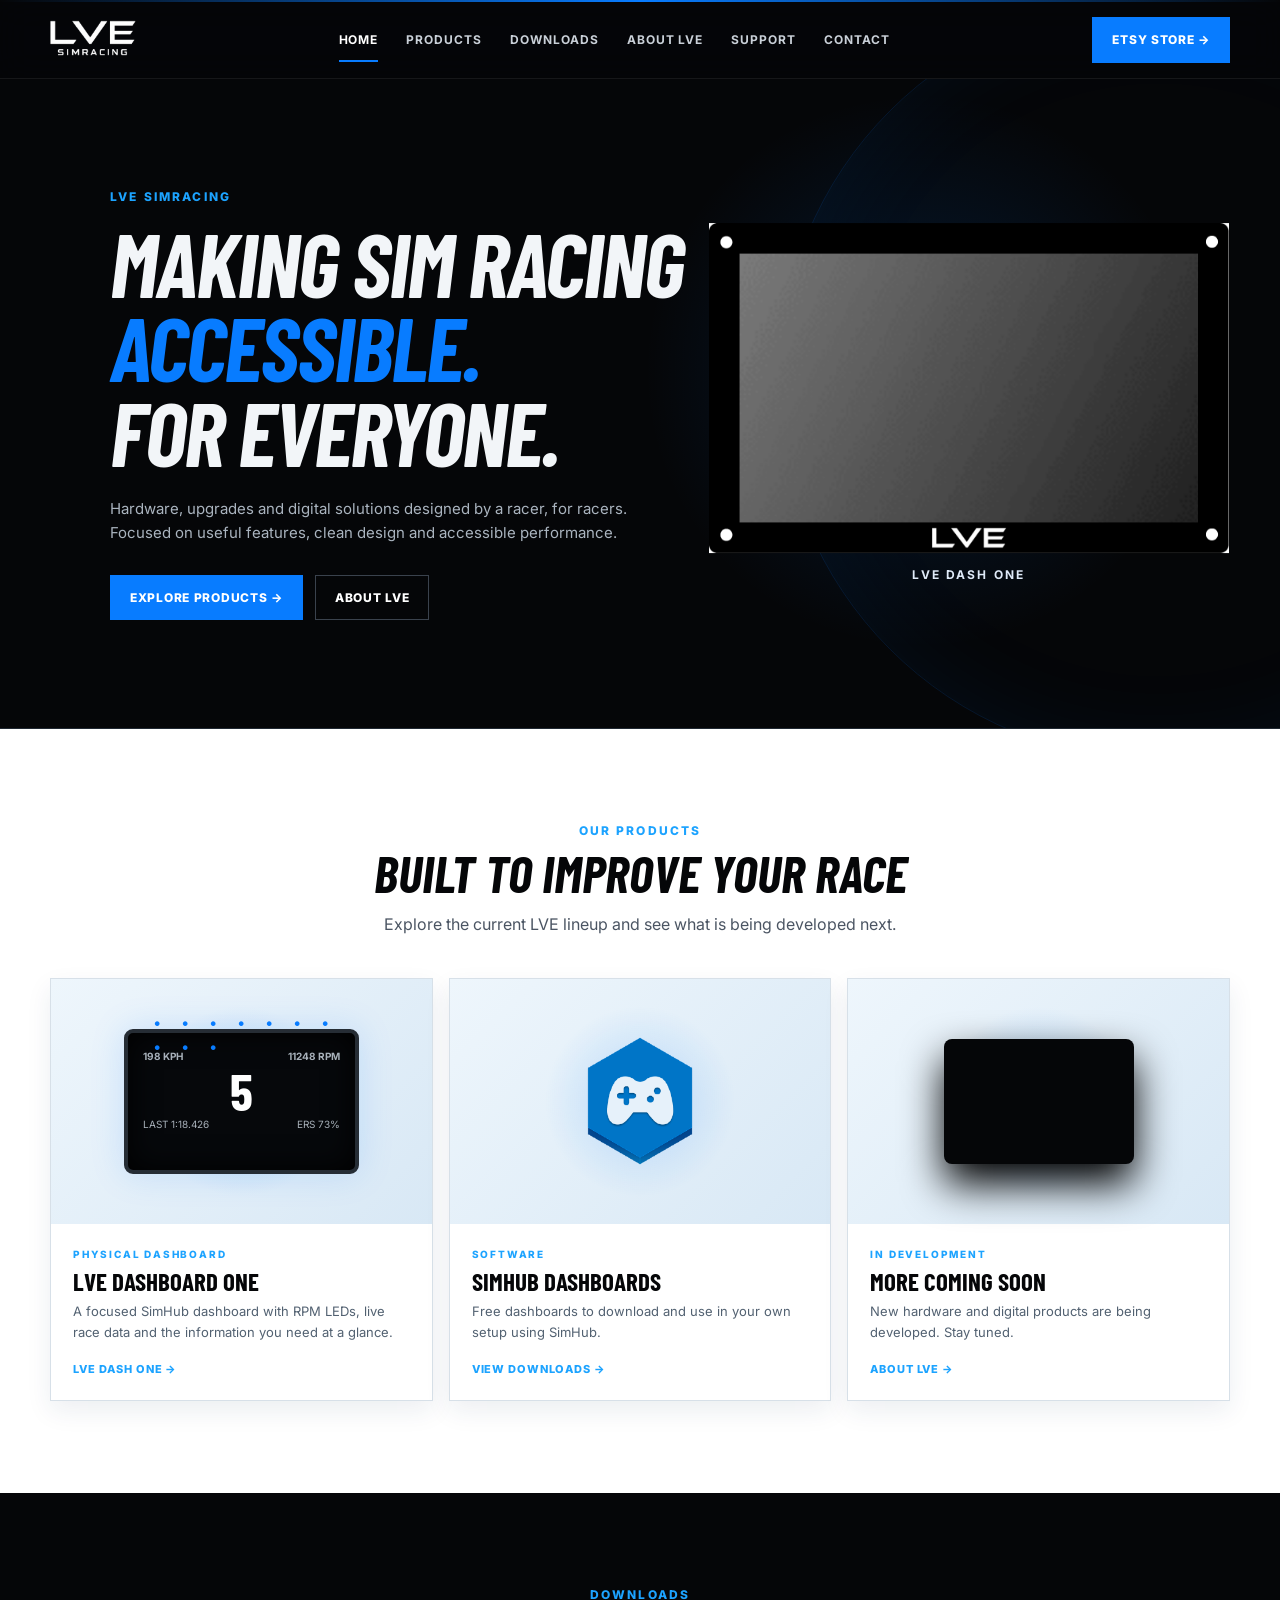
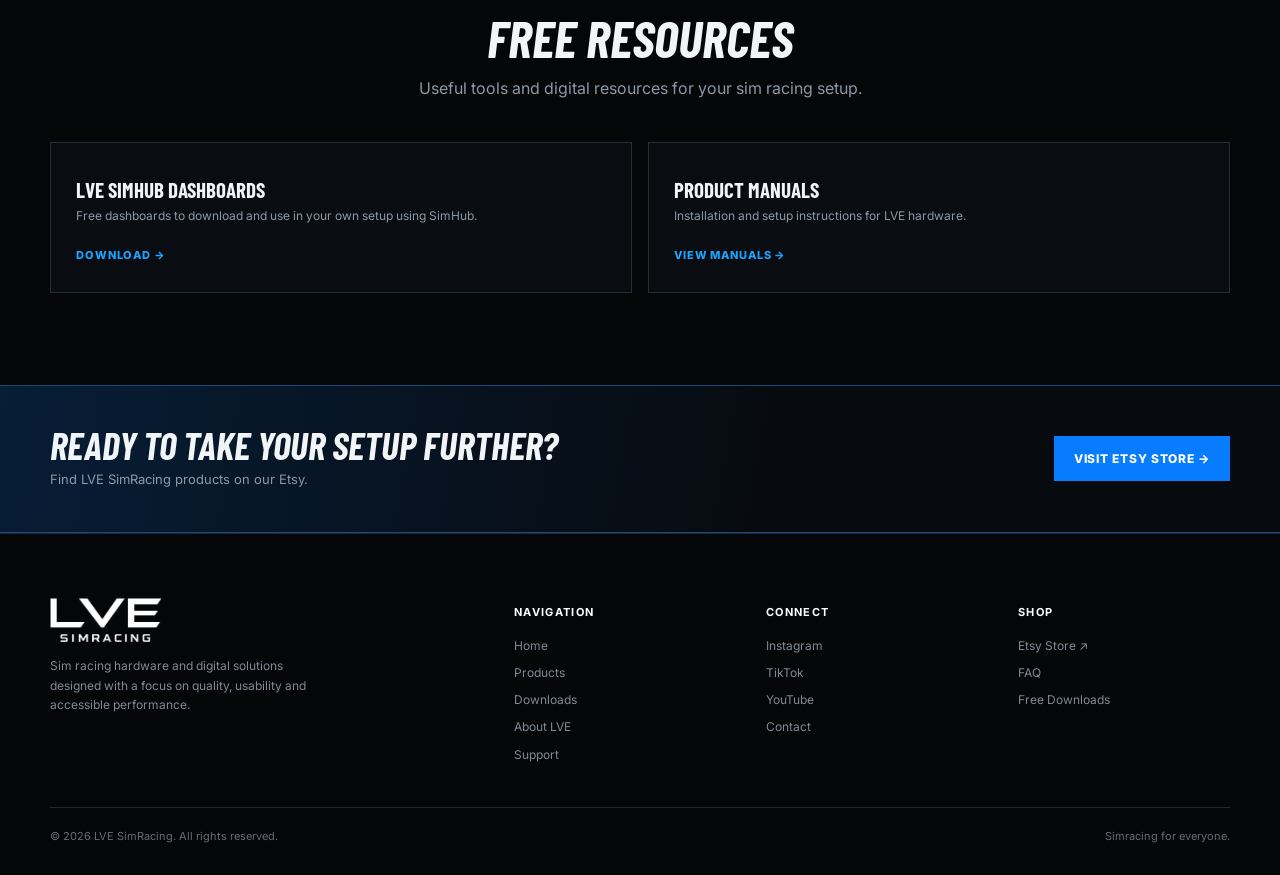
==== commit e15de0ff: "Add files via upload" ====
--- a/index.html
+++ b/index.html
@@ -36,20 +36,18 @@
  <div class="container">
   <div class="section-head"><div class="eyebrow">Our Products</div><h2>Built to Improve Your Race</h2><p>Explore the current LVE lineup and see what is being developed next.</p></div>
   <div class="grid products">
-  <article class="card"><div class="product-art"><div class="dashboard"><div class="dash-row"><b>198 KPH</b><b>11248 RPM</b></div><div class="dash-gear">5</div><div class="dash-row"><span>LAST 1:18.426</span><span>ERS 73%</span></div></div></div><div class="card-body"><div class="eyebrow">Digital Dashboard</div><h3>LVE Dashboard One</h3><p>A focused SimHub dashboard with RPM LEDs, live race data and the information you need at a glance.</p><a class="link" href="products/LVE-Dash-One.html">LVE DASH ONE →</a></div></article>
+  <article class="card"><div class="product-art"><div class="dashboard"><div class="dash-row"><b>198 KPH</b><b>11248 RPM</b></div><div class="dash-gear">5</div><div class="dash-row"><span>LAST 1:18.426</span><span>ERS 73%</span></div></div></div><div class="card-body"><div class="eyebrow">Physical dashboard</div><h3>LVE Dashboard One</h3><p>A focused SimHub dashboard with RPM LEDs, live race data and the information you need at a glance.</p><a class="link" href="products/LVE-Dash-One.html">LVE DASH ONE →</a></div></article>
   <article class="card"><div class="product-art"><img class="simhub-logo" src="assets/simhub%20logo.png" alt="SimHub logo"></div><div class="card-body"><div class="eyebrow">Software</div><h3>SimHub Dashboards</h3><p>Free dashboards to download and use in your own setup using SimHub.</p><a class="link" href="downloads.html">View Downloads →</a></div></article>
    <article class="card"><div class="product-art"><div class="cover"></div></div><div class="card-body"><div class="eyebrow">In Development</div><h3>More Coming Soon</h3><p>New hardware and digital products are being developed. Stay tuned.</p><a class="link" href="about.html">About LVE →</a></div></article>
   </div>
  </div>
 </section>
 
-<section class="section">
+<section class="section resources-section">
  <div class="container"><div class="section-head"><div class="eyebrow">Downloads</div><h2>Free Resources</h2><p>Useful tools and digital resources for your sim racing setup.</p></div>
  <div class="grid resources">
-  <div class="resource"><div class="icon">◌</div><h3>SimHub Dashboards</h3><p>Download LVE dashboards and configurations.</p><a class="link" href="downloads.html">View Downloads →</a></div>
-  <div class="resource"><div class="icon">⚙</div><h3>Setups</h3><p>Recommended settings and configuration guides.</p><a class="link" href="downloads.html">View Downloads →</a></div>
-  <div class="resource"><div class="icon">▣</div><h3>Manuals</h3><p>Guides and product documentation.</p><a class="link" href="downloads.html">View Downloads →</a></div>
-  <div class="resource"><div class="icon">⌁</div><h3>Tools</h3><p>Useful extras for sim racers.</p><a class="link" href="downloads.html">View Downloads →</a></div>
+  <div class="resource"><h3>LVE SimHub Dashboards</h3><p>Free dashboards to download and use in your own setup using SimHub.</p><a class="link" href="https://www.overtake.gg/members/luukve6.5543206/#resources" target="_blank" rel="noopener">Download →</a></div>
+  <div class="resource"><h3>Product Manuals</h3><p>Installation and setup instructions for LVE hardware.</p><a class="link" href="manuals.html">View Manuals →</a></div>
  </div></div>
 </section>
 
@@ -66,7 +64,7 @@
   <div><h4>Connect</h4><a href="#">Instagram</a><a href="https://www.tiktok.com/@lve.simracing" target="_blank" rel="noopener">TikTok</a><a href="#">YouTube</a><a href="contact.html">Contact</a></div>
    <div><h4>Shop</h4><a href="https://www.etsy.com/" target="_blank" rel="noopener">Etsy Store ↗</a><a href="support.html">FAQ</a><a href="downloads.html">Free Downloads</a></div>
   </div>
-  <div class="copy"><span>© <span data-year></span> LVE SimRacing. All rights reserved.</span><span>Made for sim racers.</span></div>
+  <div class="copy"><span>© <span data-year></span> LVE SimRacing. All rights reserved.</span><span>Simracing for everyone.</span></div>
  </div>
 </footer>
 <script src="js/script.js"></script>
--- a/css/style.css
+++ b/css/style.css
@@ -76,7 +76,7 @@
 .product-art{height:245px;display:grid;place-items:center;background:
 radial-gradient(circle at 50% 50%,rgba(8,124,255,.18),transparent 37%),
 linear-gradient(135deg,#0c1117,#050608)}
-.product-image{display:block;width:100%;height:100%;padding:22px;object-fit:contain}
+.product-image{display:block;width:100%;height:100%;max-width:100%;max-height:100%;padding:22px;object-fit:contain}
 .dashboard{width:235px;height:145px;border:4px solid #262d35;border-radius:9px;background:#06080b;box-shadow:0 0 35px rgba(8,124,255,.15),inset 0 0 30px #000;position:relative;padding:15px}
 .dashboard:before{content:"• • • • • • • • • •";position:absolute;top:-22px;left:25px;color:var(--blue);font-size:15px;letter-spacing:8px}
 .dash-row{display:flex;justify-content:space-between;font-size:10px;color:#a8b1ba}
@@ -125,6 +125,7 @@
 .car span{position:absolute;left:70px;right:40px;top:25px;height:4px;background:var(--blue);box-shadow:0 0 18px var(--blue)}
 
 .resources{grid-template-columns:repeat(4,1fr)}
+.resources-section .resources{grid-template-columns:repeat(2,1fr)}
 .resource{padding:25px;border:1px solid #252d36;background:#090c10}
 .resource h3{font-size:21px;margin:12px 0 6px}
 .resource p{color:var(--muted);font-size:12px;margin:0 0 16px}
@@ -134,6 +135,8 @@
 .downloads-section .resource{border:1px solid #cbd8e4;background:#fff;box-shadow:0 8px 20px rgba(20,54,84,.08)}
 .downloads-section .resource p{color:#526171}
 .downloads-section .resources{grid-template-columns:repeat(2,1fr)}
+.manual-photo{height:245px;margin:-25px -25px 22px;display:grid;place-items:center;overflow:hidden;background:linear-gradient(135deg,#eef6fc,#d8e8f5);border-bottom:1px solid #cbd8e4}
+.manual-photo img{display:block;max-width:100%;max-height:100%;width:70%;height:70%;object-fit:contain}
 .downloads-section .btn.secondary{border-color:var(--blue);background:var(--blue);color:#fff}
 .downloads-section .btn.secondary:hover{border-color:var(--blue);background:#0569d6;color:#fff}
 
@@ -164,20 +167,25 @@
 .product-slideshow{position:relative;overflow:hidden}
 .product-slideshow .slide{display:none;width:100%;height:100%;align-items:center;justify-content:center}
 .product-slideshow .slide.active{display:flex}
-.product-slideshow .slide img{display:block;width:78%;height:auto;object-fit:contain}
+.product-slideshow .slide img{display:block;width:78%;max-height:100%;height:auto;object-fit:contain;cursor:zoom-in}
 .slide-control{position:absolute;top:50%;width:38px;height:38px;border:1px solid rgba(255,255,255,.45);background:rgba(5,6,8,.72);color:#fff;font-size:28px;line-height:1;transform:translateY(-50%);cursor:pointer}
 .slide-control:hover{background:var(--blue);border-color:var(--blue)}
 .slide-control.previous{left:16px}.slide-control.next{right:16px}
 .slide-dots{position:absolute;bottom:16px;left:0;right:0;display:flex;justify-content:center;gap:8px}
 .slide-dots button{width:9px;height:9px;padding:0;border:1px solid #fff;border-radius:50%;background:transparent;cursor:pointer}
 .slide-dots button.active{background:var(--blue);border-color:var(--blue)}
+.photo-lightbox{position:fixed;inset:0;z-index:100;display:none;place-items:center;padding:30px;background:rgba(0,0,0,.92)}
+.photo-lightbox.open{display:grid}
+.photo-lightbox img{display:block;max-width:92vw;max-height:88vh;width:auto;height:auto;object-fit:contain}
+.photo-lightbox-close{position:absolute;top:18px;right:24px;border:1px solid rgba(255,255,255,.55);background:rgba(5,6,8,.75);color:#fff;font-size:28px;line-height:1;padding:4px 12px;cursor:pointer}
+.photo-lightbox-close:hover{background:var(--blue);border-color:var(--blue)}
 .f1-detail-section{background:#fff;color:#050608}
 .f1-detail-section .detail-art{border-color:#d7e0e8;background:#eef6fc}
 .f1-page .page-hero{padding:56px 0 42px}
 .f1-page .page-hero h1{font-size:clamp(48px,6vw,60px);margin:8px 0 14px}
 .f1-page .f1-detail-section{padding:54px 0}
 .f1-page .product-detail{gap:42px}
-.f1-page .detail-art{min-height:360px}
+.f1-page .detail-art{height:360px;min-height:360px}
 .f1-page .specs{margin:16px 0}
 .specs{display:grid;grid-template-columns:1fr 1fr;border:1px solid var(--line);margin:25px 0}
 .spec{padding:16px;border-right:1px solid var(--line);border-bottom:1px solid var(--line)}
@@ -213,8 +221,8 @@
  .container{width:min(var(--max),calc(100% - 28px))}
  .hero{min-height:600px;display:block}.hero-content{left:0;padding:70px 0;width:100%;max-width:none}.hero-product{position:relative;right:auto;top:auto;width:100%;max-width:430px;margin:0 auto 45px;transform:none;padding:0 14px}.hero:after{display:none}
  h1{font-size:60px}.page-hero h1{font-size:58px}
- .f1-page .detail-art{min-height:300px}
- .values,.products,.resources{grid-template-columns:1fr}
+ .f1-page .detail-art{height:300px;min-height:300px}
+ .values,.products,.resources,.resources-section .resources{grid-template-columns:1fr}
  .value{border-right:0;border-bottom:1px solid var(--line)}
  .about h2{font-size:48px}
  .contact-intro h2{font-size:48px}.contact-layout{gap:40px}.contact-form{padding:20px}
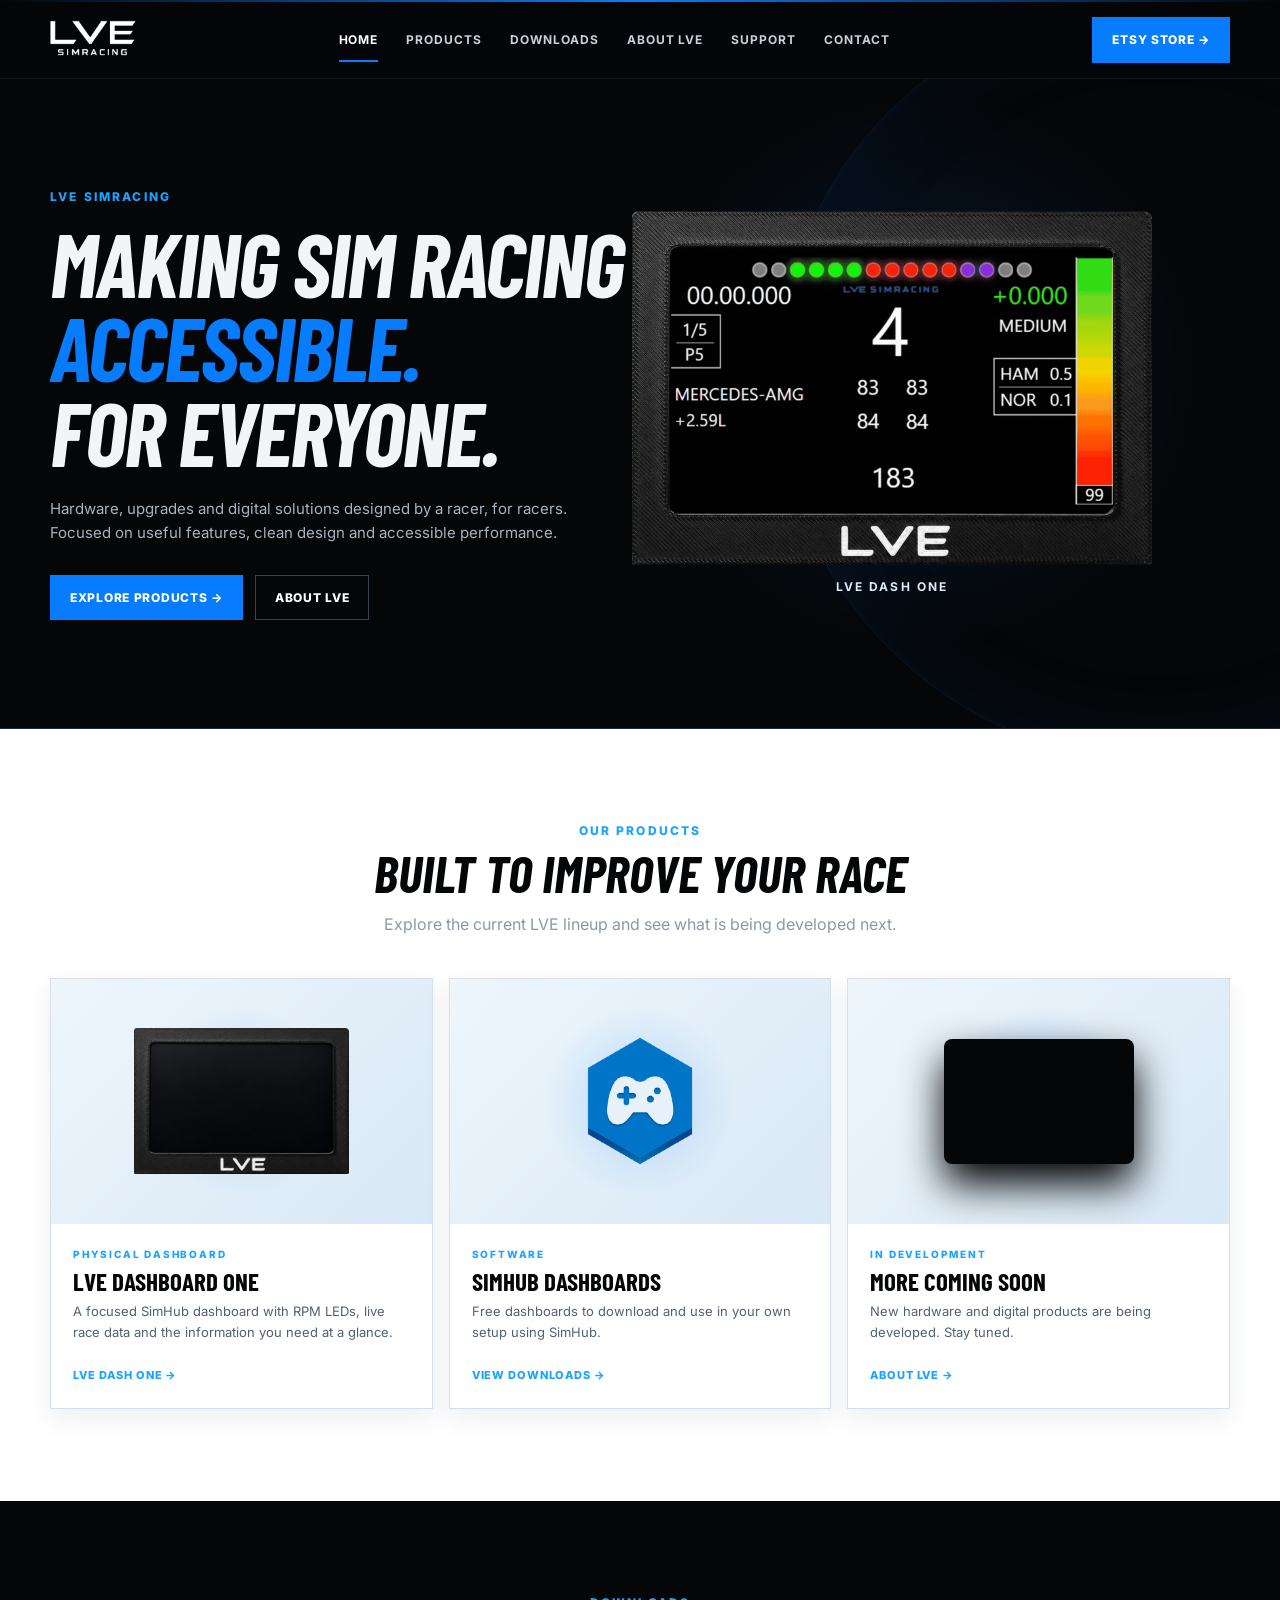
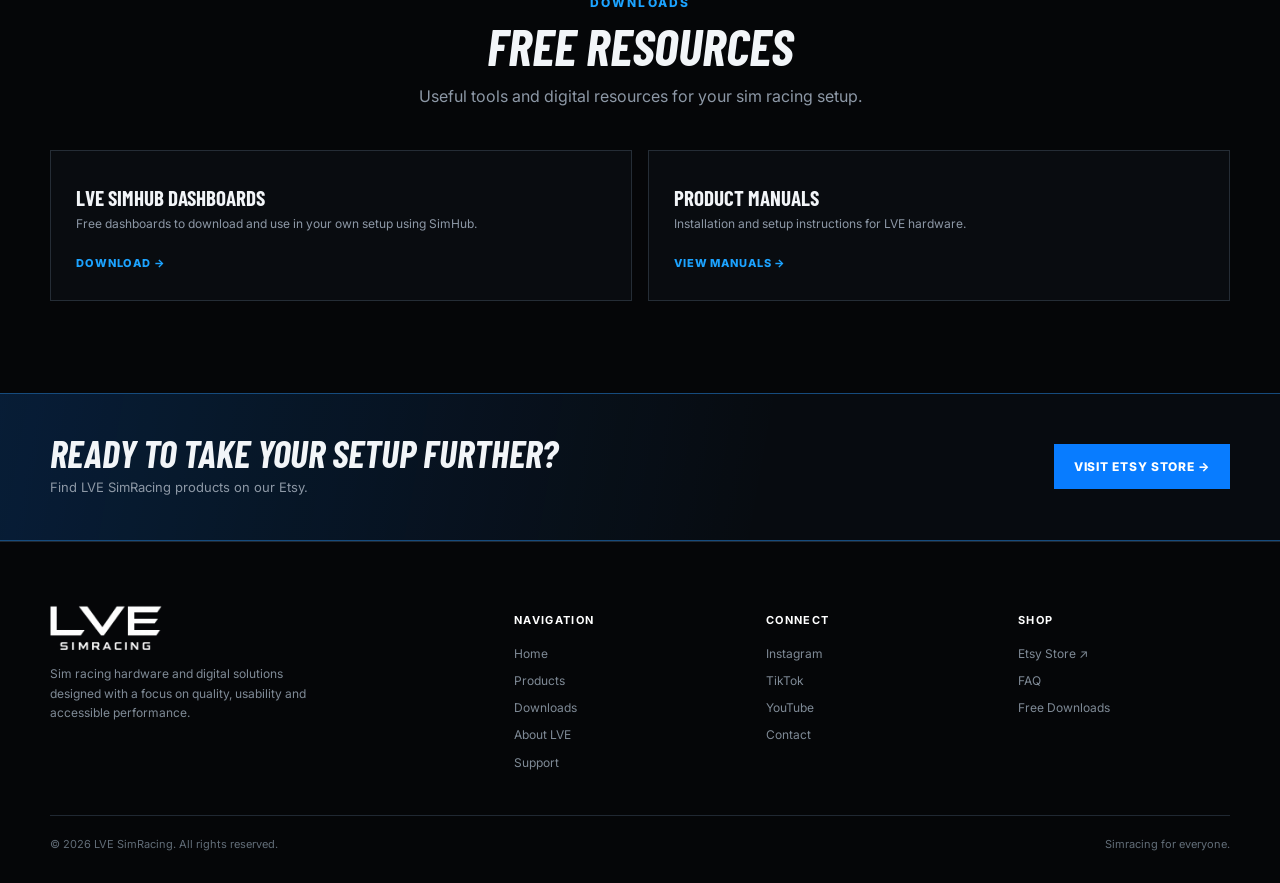
==== commit f31a95be: "Add files via upload" ====
--- a/index.html
+++ b/index.html
@@ -5,6 +5,10 @@
 <title>Home | LVE SimRacing</title>
 <meta name="description" content="LVE SimRacing — sim racing hardware and digital solutions.">
 <link rel="stylesheet" href="css/style.css">
+<link rel="stylesheet" href="css/mobile.css" media="(max-width:600px)">
+<style>
+@media(min-width:901px){.hero-content{left:-280px}.hero-product{right:10%}}
+</style>
 </head>
 <body>
 <div class="topline"></div>
@@ -27,7 +31,7 @@
  </div>
   <div class="hero-product">
     <a href="products/LVE-Dash-One.html" aria-label="Open LVE Dash One product page">
-      <img src="assets/lve%20dash%20one.png" alt="LVE Dashboard One racing dashboard">
+      <img src="assets/video%20met%20bewegend%20dash.gif" alt="LVE Dash One animated dashboard">
     </a>
     <a class="hero-product-label" href="products/LVE-Dash-One.html">LVE Dash One</a>
   </div>
@@ -36,7 +40,7 @@
  <div class="container">
   <div class="section-head"><div class="eyebrow">Our Products</div><h2>Built to Improve Your Race</h2><p>Explore the current LVE lineup and see what is being developed next.</p></div>
   <div class="grid products">
-  <article class="card"><div class="product-art"><div class="dashboard"><div class="dash-row"><b>198 KPH</b><b>11248 RPM</b></div><div class="dash-gear">5</div><div class="dash-row"><span>LAST 1:18.426</span><span>ERS 73%</span></div></div></div><div class="card-body"><div class="eyebrow">Physical dashboard</div><h3>LVE Dashboard One</h3><p>A focused SimHub dashboard with RPM LEDs, live race data and the information you need at a glance.</p><a class="link" href="products/LVE-Dash-One.html">LVE DASH ONE →</a></div></article>
+  <article class="card"><div class="product-art"><img class="product-image" src="assets/dash%20one%20uit.png" alt="LVE Dash One racing dashboard"></div><div class="card-body"><div class="eyebrow">Physical dashboard</div><h3>LVE Dashboard One</h3><p>A focused SimHub dashboard with RPM LEDs, live race data and the information you need at a glance.</p><a class="link" href="products/LVE-Dash-One.html">LVE DASH ONE →</a></div></article>
   <article class="card"><div class="product-art"><img class="simhub-logo" src="assets/simhub%20logo.png" alt="SimHub logo"></div><div class="card-body"><div class="eyebrow">Software</div><h3>SimHub Dashboards</h3><p>Free dashboards to download and use in your own setup using SimHub.</p><a class="link" href="downloads.html">View Downloads →</a></div></article>
    <article class="card"><div class="product-art"><div class="cover"></div></div><div class="card-body"><div class="eyebrow">In Development</div><h3>More Coming Soon</h3><p>New hardware and digital products are being developed. Stay tuned.</p><a class="link" href="about.html">About LVE →</a></div></article>
   </div>
--- a/css/style.css
+++ b/css/style.css
@@ -1,233 +1,11 @@
-
 @import url('https://fonts.googleapis.com/css2?family=Barlow+Condensed:ital,wght@400;500;600;700;800&family=Inter:wght@400;500;600;700&display=swap');
 
-:root{
-  --bg:#050608;
-  --panel:#0b0e12;
-  --panel2:#10141a;
-  --line:#202832;
-  --text:#f2f5f8;
-  --muted:#8d98a6;
-  --blue:#087cff;
-  --blue2:#1ca3ff;
-  --max:1180px;
-}
-*{box-sizing:border-box}
-html{scroll-behavior:smooth}
-body{margin:0;background:var(--bg);color:var(--text);font-family:Inter,Arial,sans-serif;line-height:1.6}
-a{color:inherit;text-decoration:none}
-button,a{ -webkit-tap-highlight-color:transparent}
-.container{width:min(var(--max),calc(100% - 40px));margin:auto}
-.topline{height:2px;background:linear-gradient(90deg,transparent,var(--blue),transparent)}
-.nav{position:sticky;top:0;z-index:20;background:rgba(5,6,8,.88);backdrop-filter:blur(16px);border-bottom:1px solid rgba(255,255,255,.07)}
-.nav-inner{height:76px;display:flex;align-items:center;justify-content:space-between;gap:28px}
-.logo{display:flex;align-items:center;gap:10px}
-.logo img{display:block;width:112px;height:auto;max-height:54px;object-fit:contain}
-.nav .logo img{width:86px;max-height:44px}
-.logo span{color:var(--blue)}
-.logo small{display:block;font-family:Inter;font-size:9px;letter-spacing:2.5px;color:var(--blue);font-style:normal;margin-top:-7px}
-.logo-mark{line-height:.72}
-.nav-links{display:flex;gap:28px;align-items:center}
-.nav-links a{font-size:12px;font-weight:700;letter-spacing:.08em;text-transform:uppercase;color:#c9d0d8;position:relative}
-.nav-links a:hover,.nav-links a.active{color:#fff}
-.nav-links a.active:after{content:"";position:absolute;height:2px;background:var(--blue);left:0;right:0;bottom:-12px}
-.btn{display:inline-flex;align-items:center;justify-content:center;gap:12px;border:1px solid var(--blue);padding:12px 19px;font-size:12px;font-weight:800;letter-spacing:.06em;text-transform:uppercase;background:var(--blue);color:#fff;transition:.2s}
-.btn:hover{transform:translateY(-2px);box-shadow:0 8px 30px rgba(8,124,255,.25)}
-.btn.secondary{background:transparent;border-color:#3a424d}
-.btn.secondary:hover{border-color:var(--blue);background:rgba(8,124,255,.08)}
-.menu{display:none;background:none;border:0;color:#fff;font-size:26px}
-
-.hero{min-height:650px;display:flex;align-items:center;position:relative;overflow:hidden;border-bottom:1px solid var(--line)}
-.hero:before{content:"";position:absolute;inset:0;background:
-radial-gradient(circle at 72% 45%,rgba(8,124,255,.17),transparent 28%),
-linear-gradient(90deg,#050608 0%,rgba(5,6,8,.93) 37%,rgba(5,6,8,.38) 72%,#050608 100%);
-}
-.hero:after{content:"";position:absolute;width:760px;height:760px;right:-260px;top:-80px;border-radius:50%;border:1px solid rgba(8,124,255,.14);box-shadow:0 0 100px rgba(8,124,255,.08) inset}
-.hero-content{position:relative;z-index:2;left:-220px;padding:90px 0;width:50%;max-width:620px;margin-right:auto;text-align:left}
-.hero-product{position:absolute;z-index:2;right:4%;top:50%;width:42%;max-width:520px;transform:translateY(-50%)}
-.hero-product a{display:block}
-.hero-product img{display:block;width:100%;height:auto}
-.hero-product-label{display:block;margin-top:12px;text-align:center;font-size:12px;letter-spacing:.18em;text-transform:uppercase;color:#dfeaf8;font-weight:700}
-.hero-product-label:hover{color:var(--blue2)}
-.eyebrow{font-size:12px;color:var(--blue2);font-weight:800;letter-spacing:.18em;text-transform:uppercase}
-h1,h2,h3{font-family:"Barlow Condensed",sans-serif;text-transform:uppercase;line-height:.94;margin:0}
-h1{font-size:clamp(58px,7vw,100px);font-style:italic;letter-spacing:-2px;margin:14px 0 24px}
-h1 span{color:var(--blue)}
-.hero p{color:#aab4bf;max-width:550px;font-size:15px}
-.hero-actions{display:flex;gap:12px;margin-top:30px;flex-wrap:wrap}
-.grid{display:grid;gap:16px}
-.values-section{background:#fff;color:#050608}
-.values{grid-template-columns:repeat(4,1fr);border-bottom:1px solid var(--line)}
-.value{padding:28px 22px;border-right:1px solid var(--line)}
-.value:last-child{border:0}
-.value .icon{color:var(--blue);font-size:24px;margin-bottom:10px}
-.value h3{font-size:18px;margin-bottom:7px}
-.value p{font-size:12px;color:#4b5563;margin:0}
-
-.section{padding:92px 0}
-.products-section{background:#fff;color:#050608}
-.section-head{text-align:center;margin-bottom:40px}
-.section-head h2{font-size:52px;font-style:italic;margin-top:8px}
-.section-head p{color:var(--muted);max-width:600px;margin:15px auto 0}
-.products-section .section-head p{color:#4b5563}
-.products{grid-template-columns:repeat(3,1fr)}
-.card{background:linear-gradient(145deg,#0b0e12,#080a0d);border:1px solid #252d36;overflow:hidden;transition:.25s}
-.card:hover{transform:translateY(-5px);border-color:#315a83}
-.product-art{height:245px;display:grid;place-items:center;background:
-radial-gradient(circle at 50% 50%,rgba(8,124,255,.18),transparent 37%),
-linear-gradient(135deg,#0c1117,#050608)}
-.product-image{display:block;width:100%;height:100%;max-width:100%;max-height:100%;padding:22px;object-fit:contain}
-.dashboard{width:235px;height:145px;border:4px solid #262d35;border-radius:9px;background:#06080b;box-shadow:0 0 35px rgba(8,124,255,.15),inset 0 0 30px #000;position:relative;padding:15px}
-.dashboard:before{content:"• • • • • • • • • •";position:absolute;top:-22px;left:25px;color:var(--blue);font-size:15px;letter-spacing:8px}
-.dash-row{display:flex;justify-content:space-between;font-size:10px;color:#a8b1ba}
-.dash-gear{text-align:center;font:700 52px/1 "Barlow Condensed";color:#fff}
-.mod{width:240px;height:110px;transform:perspective(400px) rotateX(18deg);border:4px solid #252c34;border-radius:14px;background:linear-gradient(145deg,#151a20,#07090b);box-shadow:0 22px 35px rgba(0,0,0,.6)}
-.cover{width:210px;height:140px;border-radius:50% 50% 12px 12px;background:linear-gradient(145deg,#1a2027,#050608);box-shadow:0 20px 40px #000}
-.card-body{padding:22px}
-.card-body .eyebrow{font-size:10px}
-.card-body h3{font-size:25px;margin:8px 0}
-.card-body p{color:var(--muted);font-size:13px;margin:0 0 18px}
-.products-section .card{background:#fff;border-color:#d7e0e8;box-shadow:0 10px 24px rgba(20,54,84,.08)}
-.products-section .card:hover{border-color:#8abcf0;box-shadow:0 14px 30px rgba(20,54,84,.14)}
-.products-section .product-art{background:
-radial-gradient(circle at 50% 50%,rgba(8,124,255,.2),transparent 42%),
-linear-gradient(135deg,#eef6fc,#d8e8f5)}
-.products-section .card:first-child .product-image{width:68%;height:68%;padding:10px}
-.products-section .simhub-logo{display:block;width:140px;height:140px;object-fit:contain}
-.products-section .card:last-child .cover{width:190px;height:125px;border-radius:8px;background:#050608}
-.products-section .card-body p{color:#526171}
-.products-section .btn.secondary{color:#050608;border-color:#9aa3ad}
-.products-section .btn.secondary:hover{color:#050608;border-color:var(--blue)}
-.products-section .card{display:flex;flex-direction:column}
-.products-section .card-body{display:flex;flex:1;flex-direction:column}
-.products-section .card-body .btn{margin-top:auto;align-self:flex-start}
-.link{font-size:11px;color:var(--blue2);font-weight:800;text-transform:uppercase;letter-spacing:.08em}
-
-.about{display:grid;grid-template-columns:1fr 1fr;gap:75px;align-items:center}
-.about h2{font-size:58px;font-style:italic;margin:10px 0 18px}
-.about p{color:var(--muted);font-size:14px}
-.about-story-section{background:#fff;color:#050608}
-.about-story-copy{background:#fff;color:#050608}
-.about-story-copy h2,.about-story-copy p,.about-story-copy strong{color:#050608}
-.about-story-copy p{color:#111827}
-.about-section{background:#fff;color:#050608}
-.about-section p{color:#4b5563}
-.about-section .btn.secondary{border-color:#9aa3ad;color:#050608}
-.about-section .btn.secondary:hover{border-color:var(--blue);color:#050608}
-.about-visual{height:auto;min-height:0;border:0;position:relative;overflow:hidden;background:
-linear-gradient(140deg,transparent 20%,rgba(8,124,255,.12)),
-radial-gradient(ellipse at 65% 50%,#16283b 0,#090d12 45%,#050608 70%)}
-.about-photo{display:block;width:100%;height:auto;border:0}
-.track-line{position:absolute;width:140%;height:80px;border:2px solid var(--blue);border-left:0;border-right:0;transform:rotate(-12deg);top:42%;left:-20%;opacity:.45}
-.car{position:absolute;right:10%;top:42%;width:270px;height:74px;border-radius:50% 50% 15% 15%;background:#151c24;box-shadow:0 25px 30px #000;transform:skew(-15deg)}
-.car:before,.car:after{content:"";position:absolute;width:52px;height:52px;border-radius:50%;background:#050608;border:5px solid #222b34;bottom:-28px}
-.car:before{left:25px}.car:after{right:25px}
-.car span{position:absolute;left:70px;right:40px;top:25px;height:4px;background:var(--blue);box-shadow:0 0 18px var(--blue)}
-
-.resources{grid-template-columns:repeat(4,1fr)}
-.resources-section .resources{grid-template-columns:repeat(2,1fr)}
-.resource{padding:25px;border:1px solid #252d36;background:#090c10}
-.resource h3{font-size:21px;margin:12px 0 6px}
-.resource p{color:var(--muted);font-size:12px;margin:0 0 16px}
-.resource .icon{font-size:25px;color:var(--blue)}
-.downloads-section{background:#fff;color:#050608}
-.downloads-section .section-head p{color:#4b5563}
-.downloads-section .resource{border:1px solid #cbd8e4;background:#fff;box-shadow:0 8px 20px rgba(20,54,84,.08)}
-.downloads-section .resource p{color:#526171}
-.downloads-section .resources{grid-template-columns:repeat(2,1fr)}
-.manual-photo{height:245px;margin:-25px -25px 22px;display:grid;place-items:center;overflow:hidden;background:linear-gradient(135deg,#eef6fc,#d8e8f5);border-bottom:1px solid #cbd8e4}
-.manual-photo img{display:block;max-width:100%;max-height:100%;width:70%;height:70%;object-fit:contain}
-.downloads-section .btn.secondary{border-color:var(--blue);background:var(--blue);color:#fff}
-.downloads-section .btn.secondary:hover{border-color:var(--blue);background:#0569d6;color:#fff}
-
-.cta{border-top:1px solid #164b7d;border-bottom:1px solid #164b7d;background:
-linear-gradient(100deg,rgba(8,124,255,.16),transparent 60%),#070b10;padding:42px 0}
-.cta-inner{display:flex;align-items:center;justify-content:space-between;gap:25px}
-.cta h2{font-size:38px;font-style:italic}.cta p{color:var(--muted);margin:6px 0 0;font-size:13px}
-
-.error-page{padding:110px 0 90px;background:radial-gradient(circle at 50% 30%,rgba(8,124,255,.12),transparent 30%)}
-.error-card{max-width:760px;margin:0 auto;text-align:center;padding:52px 28px;border:1px solid #24313d;background:#0b0e12;box-shadow:0 20px 40px rgba(0,0,0,.18)}
-.error-card h1{font-size:clamp(52px,7vw,92px);margin:12px 0 14px;font-style:italic}
-.error-card p{color:#b0bac5;max-width:560px;margin:0 auto;font-size:15px}
-.error-actions{display:flex;justify-content:center;flex-wrap:wrap;gap:12px;margin-top:28px}
-
-.footer{padding:55px 0 30px;border-top:1px solid var(--line)}
-.footer-grid{display:grid;grid-template-columns:2fr 1fr 1fr 1fr;gap:40px}
-.footer h4{font-size:11px;text-transform:uppercase;letter-spacing:.12em;color:#fff}
-.footer a,.footer p{display:block;color:#7f8a96;font-size:12px;margin:8px 0}
-.footer .brandtext{color:#7f8a96;max-width:260px;font-size:12px}
-.copy{border-top:1px solid var(--line);margin-top:35px;padding-top:20px;color:#626d78;font-size:11px;display:flex;justify-content:space-between}
-
-.page-hero{padding:100px 0 70px;background:radial-gradient(circle at 80% 30%,rgba(8,124,255,.13),transparent 30%)}
-.page-hero h1{font-size:76px;margin:10px 0}
-.page-hero p{color:var(--muted);max-width:650px}
-.product-detail{display:grid;grid-template-columns:1.05fr .95fr;gap:60px;align-items:center}
-.detail-art{min-height:450px;border:1px solid #27313c;background:radial-gradient(circle,rgba(8,124,255,.18),transparent 40%),#080b0f;display:grid;place-items:center}
-.detail-art .dashboard{transform:scale(1.35)}
-.product-slideshow{position:relative;overflow:hidden}
-.product-slideshow .slide{display:none;width:100%;height:100%;align-items:center;justify-content:center}
-.product-slideshow .slide.active{display:flex}
-.product-slideshow .slide img{display:block;width:78%;max-height:100%;height:auto;object-fit:contain;cursor:zoom-in}
-.slide-control{position:absolute;top:50%;width:38px;height:38px;border:1px solid rgba(255,255,255,.45);background:rgba(5,6,8,.72);color:#fff;font-size:28px;line-height:1;transform:translateY(-50%);cursor:pointer}
-.slide-control:hover{background:var(--blue);border-color:var(--blue)}
-.slide-control.previous{left:16px}.slide-control.next{right:16px}
-.slide-dots{position:absolute;bottom:16px;left:0;right:0;display:flex;justify-content:center;gap:8px}
-.slide-dots button{width:9px;height:9px;padding:0;border:1px solid #fff;border-radius:50%;background:transparent;cursor:pointer}
-.slide-dots button.active{background:var(--blue);border-color:var(--blue)}
-.photo-lightbox{position:fixed;inset:0;z-index:100;display:none;place-items:center;padding:30px;background:rgba(0,0,0,.92)}
-.photo-lightbox.open{display:grid}
-.photo-lightbox img{display:block;max-width:92vw;max-height:88vh;width:auto;height:auto;object-fit:contain}
-.photo-lightbox-close{position:absolute;top:18px;right:24px;border:1px solid rgba(255,255,255,.55);background:rgba(5,6,8,.75);color:#fff;font-size:28px;line-height:1;padding:4px 12px;cursor:pointer}
-.photo-lightbox-close:hover{background:var(--blue);border-color:var(--blue)}
-.f1-detail-section{background:#fff;color:#050608}
-.f1-detail-section .detail-art{border-color:#d7e0e8;background:#eef6fc}
-.f1-page .page-hero{padding:56px 0 42px}
-.f1-page .page-hero h1{font-size:clamp(48px,6vw,60px);margin:8px 0 14px}
-.f1-page .f1-detail-section{padding:54px 0}
-.f1-page .product-detail{gap:42px}
-.f1-page .detail-art{height:360px;min-height:360px}
-.f1-page .specs{margin:16px 0}
-.specs{display:grid;grid-template-columns:1fr 1fr;border:1px solid var(--line);margin:25px 0}
-.spec{padding:16px;border-right:1px solid var(--line);border-bottom:1px solid var(--line)}
-.spec:nth-child(even){border-right:0}.spec b{display:block;font-size:11px;color:#687480;text-transform:uppercase}.spec span{font-size:13px}
-
-.faq{max-width:850px;margin:auto}.faq details{border-bottom:1px solid var(--line);padding:20px 0}.faq summary{cursor:pointer;font-weight:700}.faq p{color:var(--muted);font-size:13px}
-.support-faq-section{background:#fff;color:#050608}.support-faq-section .faq details{border-color:#d9e0e7}.support-faq-section .faq p{color:#4b5563}
-
-.contact-layout{display:grid;grid-template-columns:.8fr 1.2fr;gap:80px;align-items:start}
-.contact-intro-section{background:#fff;color:#050608}
-.contact-intro{background:#fff;color:#050608}
-.contact-intro h2{font-size:58px;font-style:italic;margin:10px 0 18px;color:#050608}
-.contact-intro>p{color:#111827;font-size:14px;max-width:430px}
-.contact-note{display:grid;gap:6px;margin-top:28px;padding-top:20px;border-top:1px solid var(--line);max-width:430px;color:#111827;font-size:13px}
-.contact-note b{color:#050608;font-size:11px;letter-spacing:.12em;text-transform:uppercase;margin-bottom:5px}
-.contact-form{display:grid;gap:20px;padding:30px;border:1px solid #dfe7ee;background:#fff;color:#050608;box-shadow:0 8px 24px rgba(10,18,28,.05)}
-.form-row{display:grid;gap:7px}
-.form-row label{font-size:11px;font-weight:800;letter-spacing:.1em;text-transform:uppercase;color:#050608}
-.form-row label span{font-weight:400;letter-spacing:0;color:#4b5563;text-transform:none}
-.form-row input,.form-row textarea{width:100%;border:1px solid #d0d9e2;background:#fff;color:#050608;font:inherit;font-size:14px;padding:12px 13px;border-radius:0;outline:none}
-.form-row textarea{resize:vertical;min-height:150px}
-.form-row input:focus,.form-row textarea:focus{border-color:var(--blue);box-shadow:0 0 0 2px rgba(8,124,255,.12)}
-.form-honey{position:absolute;left:-9999px}
-
-@media(max-width:900px){
- .nav-links{display:none;position:absolute;top:76px;left:0;right:0;background:#07090c;border-bottom:1px solid var(--line);padding:20px;flex-direction:column;align-items:flex-start}
- .nav-links.open{display:flex}.menu{display:block}.nav .btn{display:none}
- .values,.products,.resources{grid-template-columns:1fr 1fr}
- .about,.product-detail,.contact-layout{grid-template-columns:1fr}
- .footer-grid{grid-template-columns:1fr 1fr}
-}
-@media(max-width:600px){
- .container{width:min(var(--max),calc(100% - 28px))}
- .hero{min-height:600px;display:block}.hero-content{left:0;padding:70px 0;width:100%;max-width:none}.hero-product{position:relative;right:auto;top:auto;width:100%;max-width:430px;margin:0 auto 45px;transform:none;padding:0 14px}.hero:after{display:none}
- h1{font-size:60px}.page-hero h1{font-size:58px}
- .f1-page .detail-art{height:300px;min-height:300px}
- .values,.products,.resources,.resources-section .resources{grid-template-columns:1fr}
- .value{border-right:0;border-bottom:1px solid var(--line)}
- .about h2{font-size:48px}
- .contact-intro h2{font-size:48px}.contact-layout{gap:40px}.contact-form{padding:20px}
- .cta-inner{align-items:flex-start;flex-direction:column}.cta h2{font-size:31px}
- .footer-grid{grid-template-columns:1fr}
- .copy{display:block}.copy span{display:block;margin-top:8px}
- .detail-art .dashboard{transform:scale(1)}
-}
+:root{--bg:#050608;--panel:#0b0e12;--panel2:#10141a;--line:#202832;--text:#f2f5f8;--muted:#8d98a6;--blue:#087cff;--blue2:#1ca3ff;--max:1180px}
+*{box-sizing:border-box}html{scroll-behavior:smooth}body{margin:0;background:var(--bg);color:var(--text);font-family:Inter,Arial,sans-serif;line-height:1.6}a{color:inherit;text-decoration:none}button,a{-webkit-tap-highlight-color:transparent}.container{width:min(var(--max),calc(100% - 40px));margin:auto}.topline{height:2px;background:linear-gradient(90deg,transparent,var(--blue),transparent)}.nav{position:sticky;top:0;z-index:20;background:rgba(5,6,8,.88);backdrop-filter:blur(16px);border-bottom:1px solid rgba(255,255,255,.07)}.nav-inner{height:76px;display:flex;align-items:center;justify-content:space-between;gap:28px}.logo{display:flex;align-items:center;gap:10px}.logo img{display:block;width:112px;height:auto;max-height:54px;object-fit:contain}.nav .logo img{width:86px;max-height:44px}.nav-links{display:flex;gap:28px;align-items:center}.nav-links a{font-size:12px;font-weight:700;letter-spacing:.08em;text-transform:uppercase;color:#c9d0d8;position:relative}.nav-links a:hover,.nav-links a.active{color:#fff}.nav-links a.active:after{content:"";position:absolute;height:2px;background:var(--blue);left:0;right:0;bottom:-12px}.btn{display:inline-flex;align-items:center;justify-content:center;gap:12px;border:1px solid var(--blue);padding:12px 19px;font-size:12px;font-weight:800;letter-spacing:.06em;text-transform:uppercase;background:var(--blue);color:#fff;transition:.2s}.btn:hover{transform:translateY(-2px);box-shadow:0 8px 30px rgba(8,124,255,.25)}.btn.secondary{background:transparent;border-color:#3a424d}.menu{display:none;background:none;border:0;color:#fff;font-size:26px}
+.hero{min-height:650px;display:flex;align-items:center;position:relative;overflow:hidden;border-bottom:1px solid var(--line)}.hero:before{content:"";position:absolute;inset:0;background:radial-gradient(circle at 72% 45%,rgba(8,124,255,.17),transparent 28%),linear-gradient(90deg,#050608 0%,rgba(5,6,8,.93) 37%,rgba(5,6,8,.38) 72%,#050608 100%)}.hero:after{content:"";position:absolute;width:760px;height:760px;right:-260px;top:-80px;border-radius:50%;border:1px solid rgba(8,124,255,.14);box-shadow:0 0 100px rgba(8,124,255,.08) inset}.hero-content{position:relative;z-index:2;left:-220px;padding:90px 0;width:50%;max-width:620px;margin-right:auto;text-align:left}.hero-product{position:absolute;z-index:2;right:4%;top:50%;width:42%;max-width:520px;transform:translateY(-50%)}.hero-product a{display:block}.hero-product img{display:block;width:100%;height:auto}.hero-product-label{display:block;margin-top:12px;text-align:center;font-size:12px;letter-spacing:.18em;text-transform:uppercase;color:#dfeaf8;font-weight:700}.hero-product-label:hover{color:var(--blue2)}.eyebrow{font-size:12px;color:var(--blue2);font-weight:800;letter-spacing:.18em;text-transform:uppercase}h1,h2,h3{font-family:"Barlow Condensed",sans-serif;text-transform:uppercase;line-height:.94;margin:0}h1{font-size:clamp(58px,7vw,100px);font-style:italic;letter-spacing:-2px;margin:14px 0 24px}h1 span{color:var(--blue)}.hero p{color:#aab4bf;max-width:550px;font-size:15px}.hero-actions{display:flex;gap:12px;margin-top:30px;flex-wrap:wrap}
+.grid{display:grid;gap:16px}.section{padding:92px 0}.products-section{background:#fff;color:#050608}.section-head{text-align:center;margin-bottom:40px}.section-head h2{font-size:52px;font-style:italic;margin-top:8px}.section-head p{color:var(--muted);max-width:600px;margin:15px auto 0}.products{grid-template-columns:repeat(3,1fr)}.card{background:linear-gradient(145deg,#0b0e12,#080a0d);border:1px solid #252d36;overflow:hidden;transition:.25s}.card:hover{transform:translateY(-5px);border-color:#315a83}.product-art{height:245px;display:grid;place-items:center;background:radial-gradient(circle at 50% 50%,rgba(8,124,255,.18),transparent 37%),linear-gradient(135deg,#0c1117,#050608)}.product-image{display:block;width:100%;height:100%;max-width:100%;max-height:100%;padding:22px;object-fit:contain}.cover{width:210px;height:140px;border-radius:50% 50% 12px 12px;background:linear-gradient(145deg,#1a2027,#050608);box-shadow:0 20px 40px #000}.card-body{padding:22px}.card-body .eyebrow{font-size:10px}.card-body h3{font-size:25px;margin:8px 0}.card-body p{color:var(--muted);font-size:13px;margin:0 0 18px}.products-section .card{background:#fff;border-color:#d7e0e8;box-shadow:0 10px 24px rgba(20,54,84,.08)}.products-section .product-art{background:radial-gradient(circle at 50% 50%,rgba(8,124,255,.2),transparent 42%),linear-gradient(135deg,#eef6fc,#d8e8f5)}.products-section .card:first-child .product-image{width:68%;height:68%;padding:10px}.products-section .simhub-logo{display:block;width:140px;height:140px;object-fit:contain}.products-section .card:last-child .cover{width:190px;height:125px;border-radius:8px;background:#050608}.products-section .card-body p{color:#526171}.link{font-size:11px;color:var(--blue2);font-weight:800;text-transform:uppercase;letter-spacing:.08em}.resources-section{background:#050608}.resources-section .resources{grid-template-columns:repeat(2,1fr)}.resource{padding:25px;border:1px solid #252d36;background:#090c10}.resource h3{font-size:21px;margin:12px 0 6px}.resource p{color:var(--muted);font-size:12px;margin:0 0 16px}.cta{border-top:1px solid #164b7d;border-bottom:1px solid #164b7d;background:linear-gradient(100deg,rgba(8,124,255,.16),transparent 60%),#070b10;padding:42px 0}.cta-inner{display:flex;align-items:center;justify-content:space-between;gap:25px}.cta h2{font-size:38px;font-style:italic}.cta p{color:var(--muted);margin:6px 0 0;font-size:13px}.footer{padding:55px 0 30px;border-top:1px solid var(--line)}.footer-grid{display:grid;grid-template-columns:2fr 1fr 1fr 1fr;gap:40px}.footer h4{font-size:11px;text-transform:uppercase;letter-spacing:.12em;color:#fff}.footer a,.footer p{display:block;color:#7f8a96;font-size:12px;margin:8px 0}.footer .brandtext{color:#7f8a96;max-width:260px;font-size:12px}.copy{border-top:1px solid var(--line);margin-top:35px;padding-top:20px;color:#626d78;font-size:11px;display:flex;justify-content:space-between}
+.page-hero{padding:100px 0 70px;background:radial-gradient(circle at 80% 30%,rgba(8,124,255,.13),transparent 30%)}.page-hero h1{font-size:76px;margin:10px 0}.page-hero p{color:var(--muted);max-width:650px}.product-page-hero{display:none}.about-story-section{background:#fff;color:#050608}.about{display:grid;grid-template-columns:minmax(0,1fr) 420px;gap:56px;align-items:start}.about-story-copy{min-width:0}.about-story-copy h2{font-size:52px;font-style:italic;margin-bottom:24px}.about-story-copy p{color:#526171;max-width:700px;font-size:15px}.about-visual{padding-top:8px}.about-photo{display:block;width:100%;height:auto;object-fit:cover}.support-faq-section{background:#fff;color:#050608}.faq{max-width:820px}.faq details{border:2px solid #050608;margin-bottom:14px;padding:0 24px;background:#fff}.faq summary{position:relative;display:flex;align-items:center;justify-content:space-between;gap:20px;padding:21px 0;color:#050608;font-weight:800;cursor:pointer;list-style:none}.faq summary::-webkit-details-marker{display:none}.faq summary::after{content:'+';font-family:Arial,sans-serif;font-size:28px;font-weight:400;line-height:1;flex:0 0 auto}.faq details[open] summary::after{content:'−'}.faq details p{max-width:680px;margin:0;padding:0 44px 22px 0;color:#526171;font-size:14px}.contact-intro-section{background:#fff;color:#050608}.contact-layout{display:grid;grid-template-columns:minmax(0,.85fr) minmax(420px,1.15fr);gap:72px;align-items:start}.contact-intro{padding-top:12px}.contact-intro h2{font-size:58px;font-style:italic;margin:12px 0 24px}.contact-intro>p{max-width:470px;color:#526171;font-size:15px}.contact-note{display:grid;gap:8px;margin-top:32px;padding:20px;border-left:4px solid #050608;background:#f2f5f8;color:#526171;font-size:13px}.contact-note b{color:#050608;text-transform:uppercase;letter-spacing:.08em;font-size:11px}.contact-form{padding:34px;background:#fff;border:1px solid #d7e0e8;box-shadow:0 10px 24px rgba(20,54,84,.08)}.form-row{display:grid;gap:8px;margin-bottom:19px}.form-row label{color:#050608;font-size:12px;font-weight:800;letter-spacing:.06em;text-transform:uppercase}.form-row label span{color:#8d98a6;font-weight:500;text-transform:none;letter-spacing:0}.form-row input,.form-row textarea{width:100%;border:1px solid #c8d1da;background:#f8fafc;color:#050608;padding:13px 14px;font:inherit;font-size:14px;outline:0;transition:.2s}.form-row textarea{min-height:150px;resize:vertical}.form-row input:focus,.form-row textarea:focus{border-color:var(--blue);box-shadow:0 0 0 3px rgba(8,124,255,.12);background:#fff}.contact-form .btn{margin-top:4px}.form-honey{display:none}.manuals-section{background:#fff;color:#050608}.manuals-section .resource{background:#fff;color:#050608;border-color:#d7e0e8;box-shadow:0 10px 24px rgba(20,54,84,.08)}.manuals-section .resource p{color:#526171}.manuals-section .btn.secondary{color:#050608}.f1-detail-section{padding:56px 0 92px;background:#fff;color:#050608}.product-detail{display:grid;grid-template-columns:minmax(0,1.08fr) minmax(360px,.92fr);gap:64px;align-items:start}.detail-art{background:#f2f5f8;border:1px solid #d7e0e8;box-shadow:0 10px 24px rgba(20,54,84,.08);padding:26px}.detail-art .slide img{display:block;width:100%;height:auto}.product-detail>div:last-child{padding-top:18px}.product-title{font-size:56px;font-style:italic;margin:8px 0 18px}.product-detail>div:last-child>p{color:#526171!important;max-width:540px}.product-detail h2{color:#050608}.specs{display:grid;grid-template-columns:1fr 1fr;gap:1px;margin:28px 0;background:#d7e0e8;border:1px solid #d7e0e8}.spec{display:grid;gap:4px;padding:15px;background:#fff}.spec b{color:#050608;font-size:11px;text-transform:uppercase;letter-spacing:.08em}.spec span{color:#526171;font-size:13px}.product-detail .btn{margin-top:0}.key-features-section{background:#fff;color:#050608}.key-features-section .resources{grid-template-columns:repeat(4,1fr);gap:14px}.key-features-section .resource{aspect-ratio:1;padding:18px;display:flex;flex-direction:column;justify-content:center;background:#fff;color:#050608;border:1px solid #d7e0e8;box-shadow:0 10px 24px rgba(20,54,84,.08)}.key-features-section .resource p{color:#526171}
+@media(max-width:900px){.nav-links{display:none;position:absolute;top:76px;left:0;right:0;background:#07090c;border-bottom:1px solid var(--line);padding:20px;flex-direction:column;align-items:flex-start}.nav-links.open{display:flex}.menu{display:block}.nav .btn{display:none}.products{grid-template-columns:1fr 1fr}.footer-grid{grid-template-columns:1fr 1fr}}
+@media(max-width:900px){.contact-layout{grid-template-columns:1fr;gap:42px}.contact-intro>p{max-width:650px}}
+@media(max-width:900px){.product-detail{grid-template-columns:1fr;gap:36px}.product-detail>div:last-child{padding-top:0}.detail-art{max-width:680px;margin:auto}}
+@media(max-width:600px){.container{width:min(var(--max),calc(100% - 28px))}.hero{min-height:600px;padding:70px 0}.hero-content,.hero-product{width:min(var(--max),calc(100% - 28px))}.hero-product{max-width:430px}h1{font-size:60px}.page-hero h1{font-size:58px}.products,.resources-section .resources{grid-template-columns:1fr}.about{grid-template-columns:1fr;gap:32px}.about-visual{max-width:420px}.faq details{padding:0 18px}.faq summary{padding:18px 0}.faq details p{padding-right:0}.contact-layout{gap:32px}.contact-intro h2{font-size:48px}.contact-form{padding:22px 18px}.key-features-section .resources{grid-template-columns:repeat(2,1fr)}.key-features-section .resource{padding:14px}.cta-inner{align-items:flex-start;flex-direction:column}.cta h2{font-size:31px}.footer-grid{grid-template-columns:1fr}.copy{display:block}.copy span{display:block;margin-top:8px}}
--- a/css/mobile.css
+++ b/css/mobile.css
@@ -0,0 +1,74 @@
+/* Mobile-only layout adjustments. Desktop styles remain unchanged. */
+@media (max-width:600px){
+  html,body{overflow-x:hidden}
+  .container{width:min(var(--max),calc(100% - 28px))}
+  .nav-inner{height:64px;gap:14px}
+  .nav-links{top:64px;padding:18px 14px;gap:18px}
+  .nav-links a{font-size:11px}
+  .nav-links a.active:after{bottom:-8px}
+  .menu{font-size:24px}
+  .page-hero{padding:64px 0 46px}
+  .page-hero h1{font-size:52px;letter-spacing:-1px;margin:10px 0 18px}
+  .page-hero p{font-size:14px;line-height:1.55}
+  .section{padding:58px 0}
+  .section-head{margin-bottom:28px}
+  .section-head h2{font-size:38px;line-height:.98}
+  .section-head p{font-size:13px}
+  .hero{min-height:0;padding:54px 0 48px;display:flex;flex-direction:column;align-items:stretch}
+  .hero-content{left:0;width:100%;max-width:none;padding:0 0 26px;margin:0;order:1}
+  .hero-content h1{font-size:54px;line-height:.92;margin:12px 0 20px}
+  .hero-content p{font-size:14px;line-height:1.55}
+  .hero-actions{gap:10px;margin-top:24px}
+  .hero-actions .btn{flex:1 1 140px}
+  .hero-product{position:relative;right:auto;top:auto;width:100%;max-width:360px;margin:0 auto;transform:none;order:2}
+  .hero-product-label{font-size:10px;letter-spacing:.14em}
+  .products{grid-template-columns:1fr}
+  .product-art{height:210px}
+  .product-image{padding:18px}
+  .card-body{padding:18px}
+  .card-body h3{font-size:24px}
+  .resources-section .resources{grid-template-columns:1fr}
+  .resource{padding:20px}
+  .about{grid-template-columns:1fr;gap:30px}
+  .about-story-copy h2{font-size:43px}
+  .about-story-copy p{font-size:14px}
+  .about-visual{max-width:none;padding-top:0}
+  .contact-layout{grid-template-columns:1fr;gap:30px}
+  .contact-intro{padding-top:0}
+  .contact-intro h2{font-size:46px}
+  .contact-intro>p{font-size:14px}
+  .contact-form{padding:22px 18px}
+  .form-row input,.form-row textarea{font-size:16px}
+  .faq{width:100%}
+  .faq details{padding:0 16px;margin-bottom:12px}
+  .faq summary{font-size:14px;line-height:1.35;padding:18px 0}
+  .faq details p{font-size:13px;line-height:1.55;padding:0 0 18px}
+  .manuals-section .resources{grid-template-columns:1fr}
+  .f1-detail-section{padding:36px 0 58px}
+  .product-detail{grid-template-columns:1fr;gap:34px}
+  .detail-art{padding:14px;width:100%}
+  .product-detail>div:last-child{padding-top:0}
+  .product-title{font-size:48px}
+  .specs{grid-template-columns:1fr 1fr;margin:22px 0}
+  .spec{padding:13px 12px}
+  .spec span{font-size:12px}
+  .key-features-section .resources{grid-template-columns:repeat(2,1fr);gap:10px}
+  .key-features-section .resource{padding:14px;min-width:0}
+  .key-features-section .resource h3{font-size:16px;line-height:1.05}
+  .key-features-section .resource p{font-size:11px;line-height:1.4;max-width:16ch}
+  .slideshow-control{width:34px;height:34px;font-size:21px}
+  .slide-dots{margin-top:12px}
+  .cta{padding:34px 0}
+  .cta-inner{align-items:stretch;gap:20px}
+  .cta h2{font-size:32px}
+  .cta .btn{width:100%}
+  .footer{padding:42px 0 24px}
+  .footer-grid{grid-template-columns:1fr;gap:26px}
+  .copy{display:block;line-height:1.5}
+  .copy span{display:block;margin-top:8px}
+  .error-page{min-height:55vh;padding:60px 0}
+  .error-card{padding:24px 18px}
+  .error-actions{flex-direction:column;align-items:stretch}
+  .error-actions .btn{width:100%}
+  .btn{min-height:44px}
+}
